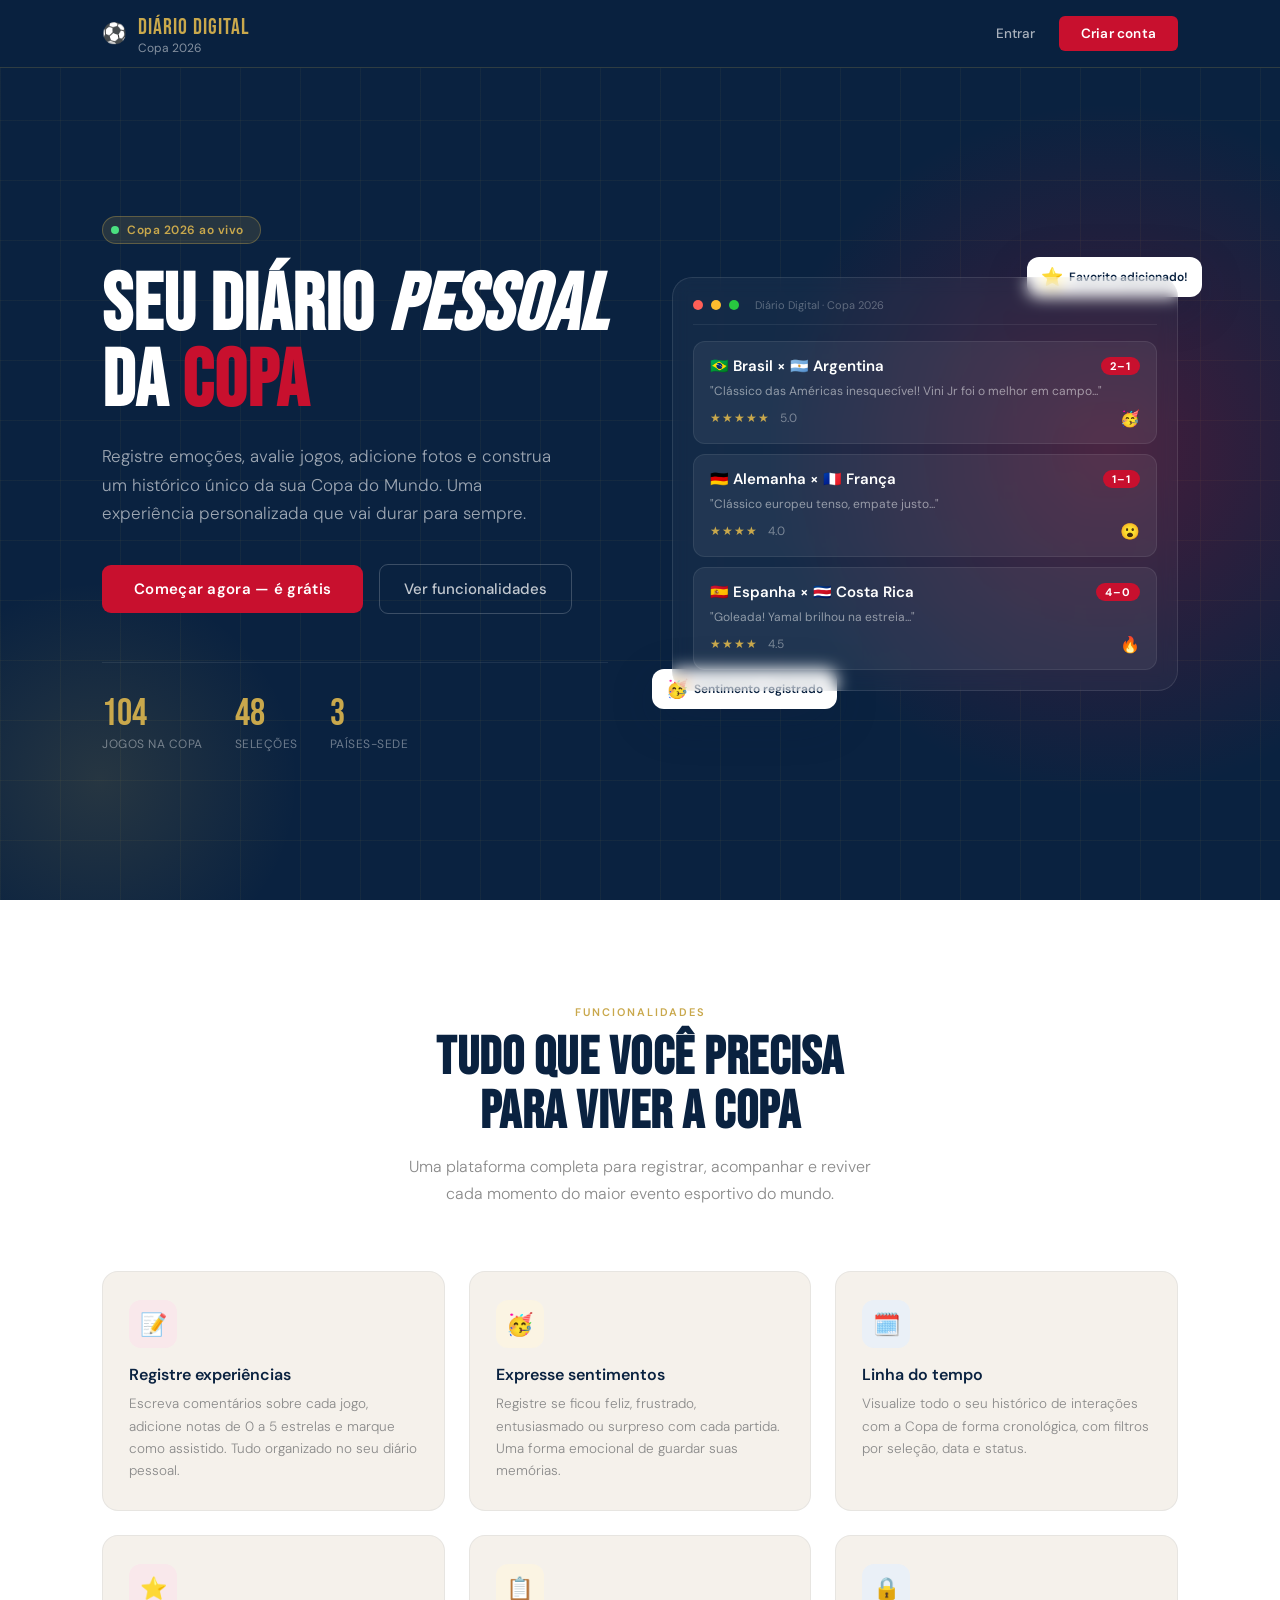
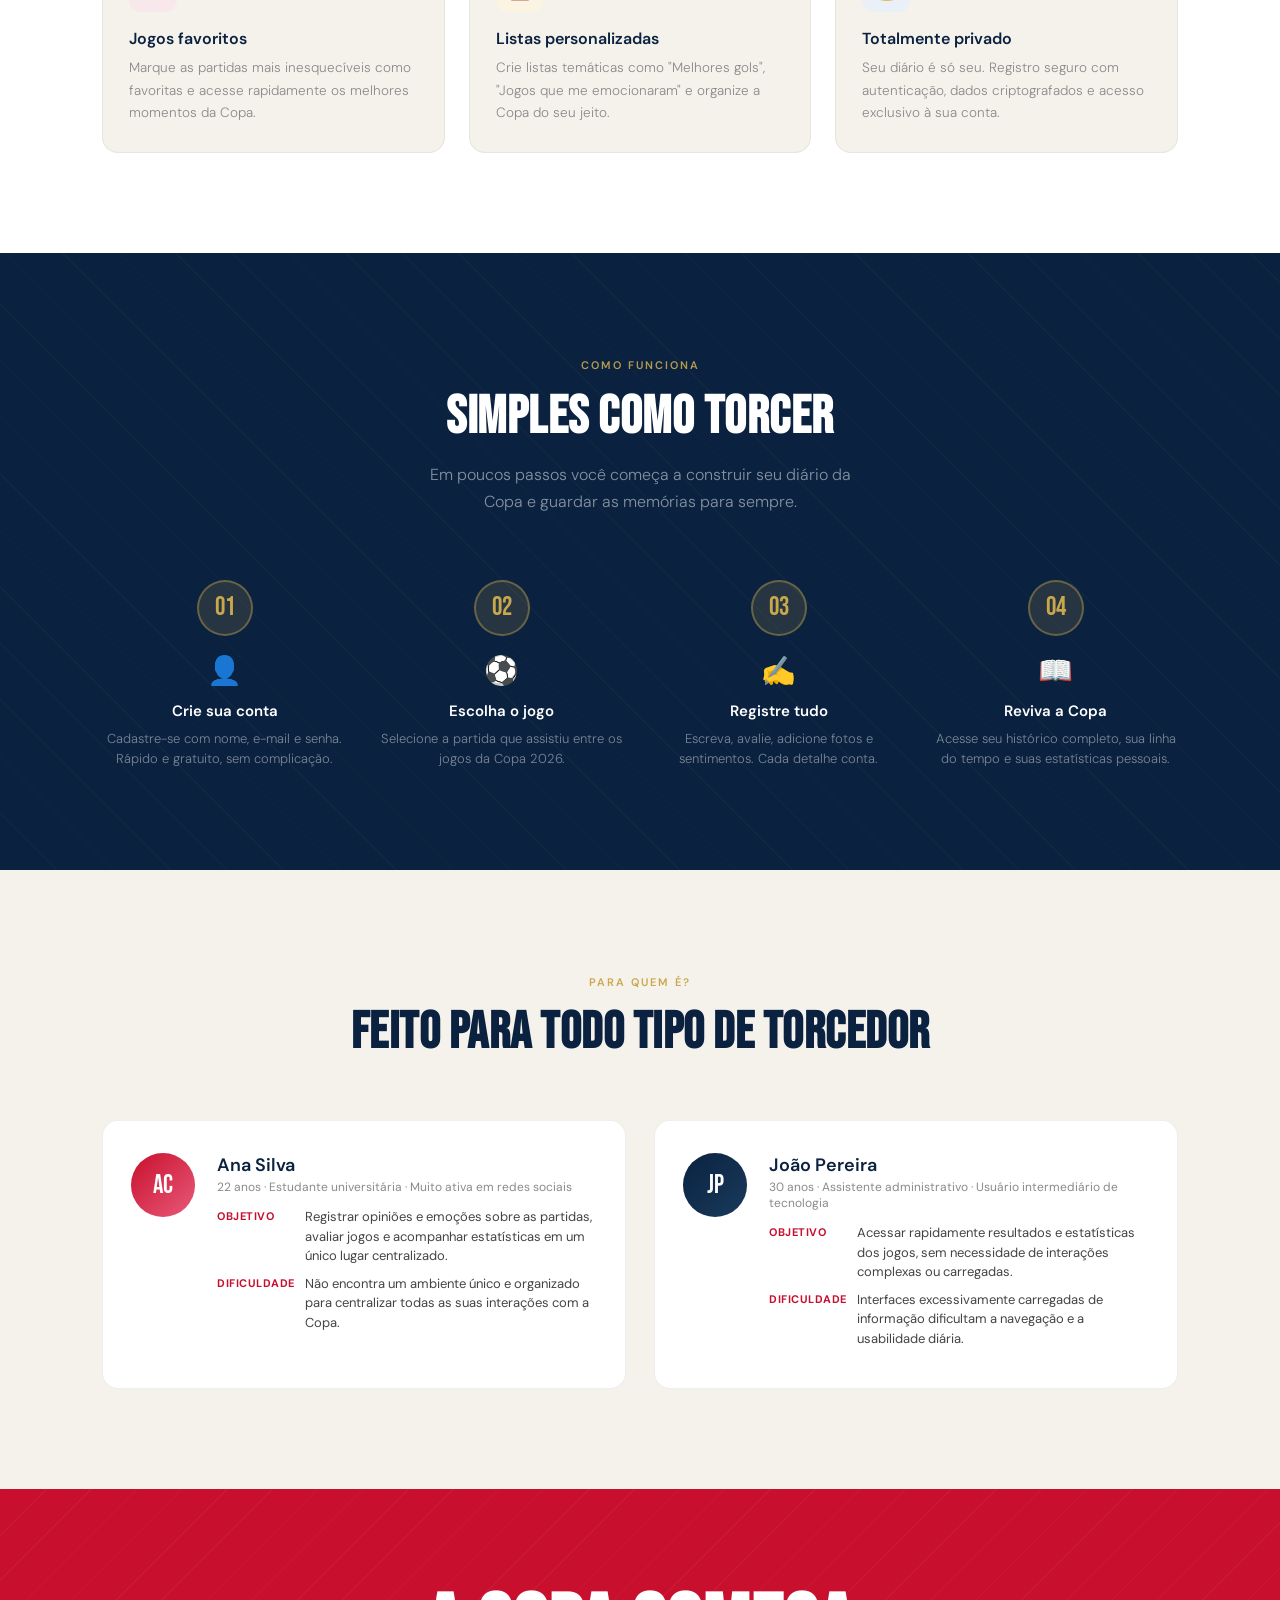
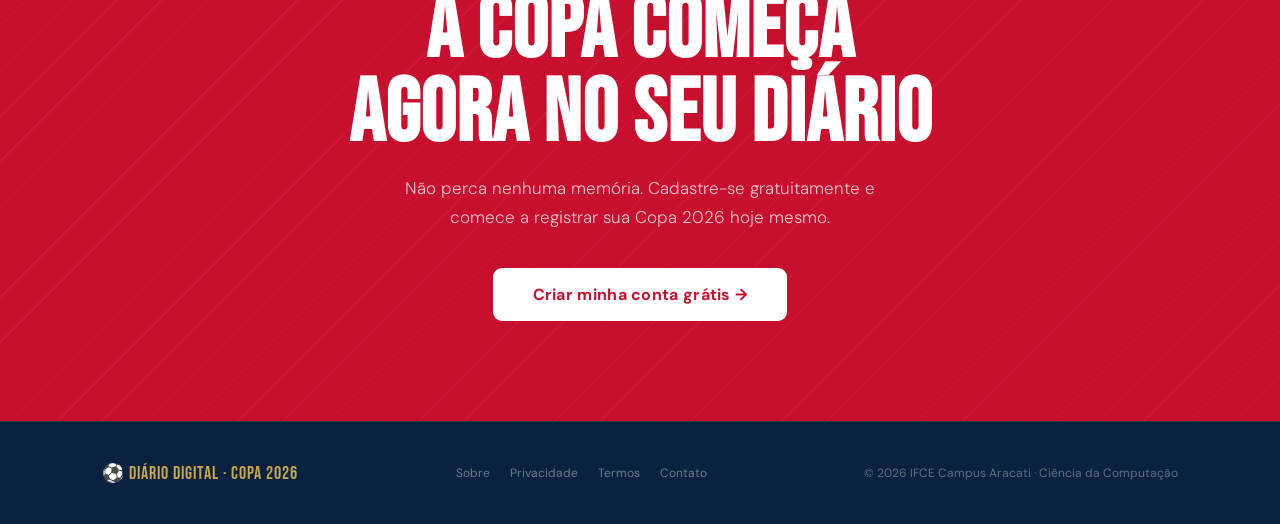
==== DiarioCopaFront/index.html @ 7e0a89a1 "feat: login" ====
<!DOCTYPE html>
<html lang="pt-BR">
<head>
<meta charset="UTF-8" />
<meta name="viewport" content="width=device-width, initial-scale=1.0" />
<title>Diário Digital da Copa 2026</title>
<link rel="preconnect" href="https://fonts.googleapis.com" />
<link rel="preconnect" href="https://fonts.gstatic.com" crossorigin />
<link href="https://fonts.googleapis.com/css2?family=Bebas+Neue&family=DM+Sans:ital,wght@0,300;0,400;0,500;0,600;1,400&display=swap" rel="stylesheet" />
<link rel="stylesheet" href="css/landing.css" />
</head>
<body>

<!-- NAV -->
<nav class="landing-nav">
  <div class="container">
    <div class="logo">
      <span class="ball">⚽</span>
      <div>
        DIÁRIO DIGITAL
        <span class="logo-sub">Copa 2026</span>
      </div>
    </div>
    <div class="nav-links">
      <button class="nav-link" onclick="window.location.href='login.html?tab=login'">Entrar</button>
      <button class="nav-cta" onclick="window.location.href='login.html?tab=register'">Criar conta</button>
    </div>
  </div>
</nav>

<!-- HERO -->
<section class="hero">
  <div class="hero-bg-grid"></div>
  <div class="hero-circle"></div>
  <div class="hero-circle-2"></div>
  <div class="container">
    <div class="hero-inner">
      <div class="hero-left">
        <div class="hero-badge">
          <span class="badge-dot"></span>
          <span class="badge-text">Copa 2026 ao vivo</span>
        </div>
        <h1 class="hero-title">
          Seu diário
          <em>pessoal</em>
          da <span class="accent-red">Copa</span>
        </h1>
        <p class="hero-desc">
          Registre emoções, avalie jogos, adicione fotos e construa um histórico único da sua Copa do Mundo. Uma experiência personalizada que vai durar para sempre.
        </p>
        <div class="hero-actions">
          <button class="btn-hero-primary" onclick="window.location.href='login.html?tab=register'">Começar agora — é grátis</button>
          <button class="btn-hero-ghost" onclick="document.querySelector('#features').scrollIntoView({behavior:'smooth'})">Ver funcionalidades</button>
        </div>
        <div class="hero-stats-row">
          <div class="hero-stat"><div class="num">104</div><div class="lbl">Jogos na Copa</div></div>
          <div class="hero-stat"><div class="num">48</div><div class="lbl">Seleções</div></div>
          <div class="hero-stat"><div class="num">3</div><div class="lbl">Países-sede</div></div>
        </div>
      </div>
      <div class="hero-right">
        <div style="position:relative;">
          <div class="floating-tag tag1">
            <span class="ftag-icon">⭐</span> Favorito adicionado!
          </div>
          <div class="floating-tag tag2">
            <span class="ftag-icon">🥳</span> Sentimento registrado
          </div>
          <div class="hero-mockup">
            <div class="mock-bar">
              <span class="mock-dot" style="background:#ff5f57"></span>
              <span class="mock-dot" style="background:#febc2e"></span>
              <span class="mock-dot" style="background:#28c840"></span>
              <span style="font-size:11px;color:rgba(255,255,255,0.3);margin-left:8px;">Diário Digital · Copa 2026</span>
            </div>
            <div class="mock-card">
              <div class="mc-match">🇧🇷 Brasil × 🇦🇷 Argentina <span class="mc-score">2–1</span></div>
              <div class="mc-text">"Clássico das Américas inesquecível! Vini Jr foi o melhor em campo..."</div>
              <div class="mc-footer">
                <span class="mc-stars">★★★★★</span>
                <span style="font-size:12px;color:rgba(255,255,255,0.4);margin-left:4px;">5.0</span>
                <span class="mc-sent">🥳</span>
              </div>
            </div>
            <div class="mock-card">
              <div class="mc-match">🇩🇪 Alemanha × 🇫🇷 França <span class="mc-score">1–1</span></div>
              <div class="mc-text">"Clássico europeu tenso, empate justo..."</div>
              <div class="mc-footer">
                <span class="mc-stars">★★★★</span>
                <span style="font-size:12px;color:rgba(255,255,255,0.4);margin-left:4px;">4.0</span>
                <span class="mc-sent">😮</span>
              </div>
            </div>
            <div class="mock-card">
              <div class="mc-match">🇪🇸 Espanha × 🇨🇷 Costa Rica <span class="mc-score">4–0</span></div>
              <div class="mc-text">"Goleada! Yamal brilhou na estreia..."</div>
              <div class="mc-footer">
                <span class="mc-stars">★★★★</span>
                <span style="font-size:12px;color:rgba(255,255,255,0.4);margin-left:4px;">4.5</span>
                <span class="mc-sent">🔥</span>
              </div>
            </div>
          </div>
        </div>
      </div>
    </div>
  </div>
</section>

<!-- FEATURES -->
<section class="features" id="features">
  <div class="container">
    <div class="features-header">
      <span class="section-label">Funcionalidades</span>
      <h2 class="features-title">Tudo que você precisa<br>para viver a Copa</h2>
      <p class="features-sub">Uma plataforma completa para registrar, acompanhar e reviver cada momento do maior evento esportivo do mundo.</p>
    </div>
    <div class="features-grid">
      <div class="feat-card">
        <div class="feat-icon red">📝</div>
        <div class="feat-title">Registre experiências</div> 
        <div class="feat-desc">Escreva comentários sobre cada jogo, adicione notas de 0 a 5 estrelas e marque como assistido. Tudo organizado no seu diário pessoal.</div>
      </div>
      <div class="feat-card">
        <div class="feat-icon gold">🥳</div>
        <div class="feat-title">Expresse sentimentos</div>
        <div class="feat-desc">Registre se ficou feliz, frustrado, entusiasmado ou surpreso com cada partida. Uma forma emocional de guardar suas memórias.</div>
      </div>
      <div class="feat-card">
        <div class="feat-icon blue">🗓️</div>
        <div class="feat-title">Linha do tempo</div>
        <div class="feat-desc">Visualize todo o seu histórico de interações com a Copa de forma cronológica, com filtros por seleção, data e status.</div>
      </div>
      <div class="feat-card">
        <div class="feat-icon red">⭐</div>
        <div class="feat-title">Jogos favoritos</div>
        <div class="feat-desc">Marque as partidas mais inesquecíveis como favoritas e acesse rapidamente os melhores momentos da Copa.</div>
      </div>
      <div class="feat-card">
        <div class="feat-icon gold">📋</div>
        <div class="feat-title">Listas personalizadas</div>
        <div class="feat-desc">Crie listas temáticas como "Melhores gols", "Jogos que me emocionaram" e organize a Copa do seu jeito.</div>
      </div>
      <div class="feat-card">
        <div class="feat-icon blue">🔒</div>
        <div class="feat-title">Totalmente privado</div>
        <div class="feat-desc">Seu diário é só seu. Registro seguro com autenticação, dados criptografados e acesso exclusivo à sua conta.</div>
      </div>
    </div>
  </div>
</section>

<!-- HOW IT WORKS -->
<section class="how" id="how">
  <div class="container">
    <div class="how-header">
      <span class="section-label" style="color:rgba(201,168,76,0.9)">Como funciona</span>
      <h2 class="how-title">Simples como torcer</h2>
      <p class="how-sub">Em poucos passos você começa a construir seu diário da Copa e guardar as memórias para sempre.</p>
    </div>
    <div class="steps">
      <div class="step">
        <div class="step-num">01</div>
        <span class="step-icon">👤</span>
        <div class="step-title">Crie sua conta</div>
        <div class="step-desc">Cadastre-se com nome, e-mail e senha. Rápido e gratuito, sem complicação.</div>
      </div>
      <div class="step">
        <div class="step-num">02</div>
        <span class="step-icon">⚽</span>
        <div class="step-title">Escolha o jogo</div>
        <div class="step-desc">Selecione a partida que assistiu entre os jogos da Copa 2026.</div>
      </div>
      <div class="step">
        <div class="step-num">03</div>
        <span class="step-icon">✍️</span>
        <div class="step-title">Registre tudo</div>
        <div class="step-desc">Escreva, avalie, adicione fotos e sentimentos. Cada detalhe conta.</div>
      </div>
      <div class="step">
        <div class="step-num">04</div>
        <span class="step-icon">📖</span>
        <div class="step-title">Reviva a Copa</div>
        <div class="step-desc">Acesse seu histórico completo, sua linha do tempo e suas estatísticas pessoais.</div>
      </div>
    </div>
  </div>
</section>

<!-- PERSONAS -->
<section class="personas">
  <div class="container">
    <div class="personas-header">
      <span class="section-label">Para quem é?</span>
      <h2 class="personas-title">Feito para todo tipo de torcedor</h2>
    </div>
    <div class="personas-grid">
      <div class="persona-card">
        <div class="persona-avatar p1">AC</div>
        <div class="persona-body">
          <div class="persona-name">Ana Silva</div>
          <div class="persona-meta">22 anos · Estudante universitária · Muito ativa em redes sociais</div>
          <div class="persona-row">
            <span class="persona-row-lbl">Objetivo</span>
            <span class="persona-row-val">Registrar opiniões e emoções sobre as partidas, avaliar jogos e acompanhar estatísticas em um único lugar centralizado.</span>
          </div>
          <div class="persona-row">
            <span class="persona-row-lbl">Dificuldade</span>
            <span class="persona-row-val">Não encontra um ambiente único e organizado para centralizar todas as suas interações com a Copa.</span>
          </div>
        </div>
      </div>
      <div class="persona-card">
        <div class="persona-avatar p2">JP</div>
        <div class="persona-body">
          <div class="persona-name">João Pereira</div>
          <div class="persona-meta">30 anos · Assistente administrativo · Usuário intermediário de tecnologia</div>
          <div class="persona-row">
            <span class="persona-row-lbl">Objetivo</span>
            <span class="persona-row-val">Acessar rapidamente resultados e estatísticas dos jogos, sem necessidade de interações complexas ou carregadas.</span>
          </div>
          <div class="persona-row">
            <span class="persona-row-lbl">Dificuldade</span>
            <span class="persona-row-val">Interfaces excessivamente carregadas de informação dificultam a navegação e a usabilidade diária.</span>
          </div>
        </div>
      </div>
    </div>
  </div>
</section>

<!-- CTA -->
<section class="cta-section">
  <div class="container">
    <h2 class="cta-big">A Copa começa<br>agora no seu diário</h2>
    <p class="cta-sub">Não perca nenhuma memória. Cadastre-se gratuitamente e comece a registrar sua Copa 2026 hoje mesmo.</p>
    <button class="btn-cta-white" onclick="window.location.href='login.html?tab=register'">Criar minha conta grátis →</button>
  </div>
</section>

<!-- FOOTER -->
<footer>
  <div class="container">
    <div class="footer-inner">
      <div class="footer-logo">⚽ DIÁRIO DIGITAL · COPA 2026</div>
      <div class="footer-links">
        <a class="footer-link">Sobre</a>
        <a class="footer-link">Privacidade</a>
        <a class="footer-link">Termos</a>
        <a class="footer-link">Contato</a>
      </div>
      <div class="footer-copy">© 2026 IFCE Campus Aracati · Ciência da Computação</div>
    </div>
  </div>
</footer>

</body>
</html>
---- DiarioCopaFront/css/landing.css ----
/* ========== RESET & VARIABLES ========== */
*, *::before, *::after { box-sizing: border-box; margin: 0; padding: 0; }
:root {
  --red:    #C8102E;
  --red-dk: #A00D23;
  --red-lt: #F9E8EB;
  --blue:   #0A2240;
  --blue-md:#1A3A5C;
  --blue-lt:#EAF0F7;
  --gold:   #C9A84C;
  --gold-lt:#FBF4E3;
  --cream:  #F5F1EB;
  --white:  #FFFFFF;
  --gray:   #8A8A8A;
  --gray-lt:#F0EFE9;
  --text:   #1A1A1A;
  --radius: 16px;
  --radius-sm: 9px;
  --radius-xs: 6px;
  --shadow: 0 4px 24px rgba(10,34,64,0.10);
  --shadow-lg: 0 12px 48px rgba(10,34,64,0.16);
  --transition: 0.25s cubic-bezier(0.4,0,0.2,1);
  --font-display: 'Bebas Neue', sans-serif;
  --font-body: 'DM Sans', sans-serif;
}
html { scroll-behavior: smooth; }
body { font-family: var(--font-body); background: var(--cream); color: var(--text); overflow-x: hidden; }
img { display: block; max-width: 100%; }
button { cursor: pointer; font-family: var(--font-body); }
a { text-decoration: none; color: inherit; }

/* ========== UTILITY ========== */
.container { max-width: 1140px; margin: 0 auto; padding: 0 32px; }
.section-label {
  display: inline-block;
  font-size: 11px; font-weight: 600; letter-spacing: 2px; text-transform: uppercase;
  color: var(--gold); margin-bottom: 12px;
}

/* ========== SCROLLBAR ========== */
::-webkit-scrollbar { width: 6px; }
::-webkit-scrollbar-track { background: var(--cream); }
::-webkit-scrollbar-thumb { background: var(--gold); border-radius: 4px; }

/* ---- NAV ---- */
.landing-nav {
  position: fixed; top: 0; left: 0; right: 0; z-index: 100;
  background: rgba(10,34,64,0.96);
  backdrop-filter: blur(12px);
  border-bottom: 1px solid rgba(201,168,76,0.2);
  height: 68px;
  display: flex; align-items: center;
}
.landing-nav .container {
  display: flex; align-items: center; justify-content: space-between; width: 100%;
}
.logo {
  font-family: var(--font-display);
  font-size: 22px; letter-spacing: 1px; color: var(--gold);
  display: flex; align-items: center; gap: 10px;
}
.logo .ball { font-size: 20px; }
.logo-sub {
  font-family: var(--font-body);
  font-size: 12px; font-weight: 400; color: rgba(255,255,255,0.5);
  letter-spacing: 0; margin-top: 1px; display: block; line-height: 1;
}
.nav-links { display: flex; align-items: center; gap: 8px; }
.nav-link {
  font-size: 13.5px; font-weight: 500; color: rgba(255,255,255,0.65);
  padding: 7px 16px; border-radius: var(--radius-xs); border: none; background: none;
  transition: var(--transition);
}
.nav-link:hover { color: white; background: rgba(255,255,255,0.07); }
.nav-cta {
  background: var(--red); color: white; font-size: 13.5px; font-weight: 600;
  padding: 9px 22px; border-radius: var(--radius-xs); border: none;
  transition: var(--transition); letter-spacing: 0.2px;
}
.nav-cta:hover { background: var(--red-dk); transform: translateY(-1px); }

/* ---- HERO ---- */
.hero {
  background: var(--blue);
  min-height: 100vh;
  display: flex; align-items: center;
  position: relative; overflow: hidden;
  padding-top: 68px;
}
.hero-bg-grid {
  position: absolute; inset: 0; pointer-events: none;
  background-image:
    linear-gradient(rgba(201,168,76,0.06) 1px, transparent 1px),
    linear-gradient(90deg, rgba(201,168,76,0.06) 1px, transparent 1px);
  background-size: 60px 60px;
}
.hero-circle {
  position: absolute; border-radius: 50%;
  background: radial-gradient(circle, rgba(200,16,46,0.3) 0%, transparent 70%);
  width: 700px; height: 700px;
  right: -180px; top: 50%; transform: translateY(-50%);
  pointer-events: none;
}
.hero-circle-2 {
  position: absolute; border-radius: 50%;
  background: radial-gradient(circle, rgba(201,168,76,0.15) 0%, transparent 70%);
  width: 400px; height: 400px;
  left: -100px; bottom: -80px;
  pointer-events: none;
}
.hero-inner {
  position: relative; z-index: 2;
  display: grid; grid-template-columns: 1fr 1fr; gap: 64px; align-items: center;
}
.hero-badge {
  display: inline-flex; align-items: center; gap: 8px;
  background: rgba(201,168,76,0.15); border: 1px solid rgba(201,168,76,0.35);
  border-radius: 40px; padding: 5px 16px 5px 8px; margin-bottom: 24px;
}
.badge-dot {
  width: 8px; height: 8px; border-radius: 50%; background: #4ade80;
  animation: pulse-badge 1.6s ease-in-out infinite;
}
@keyframes pulse-badge {
  0%, 100% { opacity: 1; box-shadow: 0 0 0 0 rgba(74,222,128,0.4); }
  50% { opacity: 0.7; box-shadow: 0 0 0 5px rgba(74,222,128,0); }
}
.badge-text { font-size: 12px; font-weight: 600; color: var(--gold); letter-spacing: 0.5px; }
.hero-title {
  font-family: var(--font-display);
  font-size: clamp(52px, 7vw, 80px);
  color: white; line-height: 0.95;
  letter-spacing: 1px; margin-bottom: 22px;
}
.hero-title .accent { color: var(--gold); display: block; }
.hero-title .accent-red { color: var(--red); }
.hero-desc {
  font-size: 17px; color: rgba(255,255,255,0.6); line-height: 1.7;
  max-width: 460px; margin-bottom: 36px; font-weight: 300;
}
.hero-actions { display: flex; align-items: center; gap: 16px; flex-wrap: wrap; }
.btn-hero-primary {
  background: var(--red); color: white;
  font-size: 15px; font-weight: 600; padding: 14px 32px;
  border: none; border-radius: var(--radius-sm); transition: var(--transition);
  letter-spacing: 0.3px;
}
.btn-hero-primary:hover { background: var(--red-dk); transform: translateY(-2px); box-shadow: 0 8px 24px rgba(200,16,46,0.4); }
.btn-hero-ghost {
  background: none; color: rgba(255,255,255,0.75);
  font-size: 15px; font-weight: 500; padding: 14px 24px;
  border: 1.5px solid rgba(255,255,255,0.2); border-radius: var(--radius-sm); transition: var(--transition);
}
.btn-hero-ghost:hover { border-color: rgba(255,255,255,0.5); color: white; }
.hero-stats-row {
  display: flex; gap: 32px; margin-top: 48px; padding-top: 32px;
  border-top: 1px solid rgba(255,255,255,0.08);
}
.hero-stat .num { font-family: var(--font-display); font-size: 38px; color: var(--gold); line-height: 1; }
.hero-stat .lbl { font-size: 12px; color: rgba(255,255,255,0.4); margin-top: 3px; text-transform: uppercase; letter-spacing: 0.5px; }

/* hero right — mockup cards */
.hero-right { position: relative; }
.hero-mockup {
  background: rgba(255,255,255,0.04); border: 1px solid rgba(255,255,255,0.1);
  border-radius: 20px; padding: 20px; backdrop-filter: blur(8px);
  animation: float 4s ease-in-out infinite;
}
@keyframes float { 0%, 100% { transform: translateY(0); } 50% { transform: translateY(-10px); } }
.mock-bar {
  display: flex; align-items: center; gap: 8px; margin-bottom: 16px;
  padding-bottom: 12px; border-bottom: 1px solid rgba(255,255,255,0.07);
}
.mock-dot { width: 10px; height: 10px; border-radius: 50%; }
.mock-card {
  background: rgba(255,255,255,0.06); border-radius: 12px;
  padding: 14px 16px; margin-bottom: 10px; border: 1px solid rgba(255,255,255,0.08);
}
.mock-card:last-child { margin-bottom: 0; }
.mc-match { font-size: 15px; font-weight: 600; color: white; margin-bottom: 6px; display: flex; align-items: center; justify-content: space-between; }
.mc-score { background: var(--red); font-size: 11px; font-weight: 700; color: white; padding: 2px 9px; border-radius: 20px; letter-spacing: 1px; }
.mc-text { font-size: 12px; color: rgba(255,255,255,0.5); line-height: 1.5; margin-bottom: 8px; }
.mc-footer { display: flex; align-items: center; gap: 6px; }
.mc-stars { color: var(--gold); font-size: 12px; letter-spacing: 1px; }
.mc-sent { font-size: 16px; margin-left: auto; }
.floating-tag {
  position: absolute; background: white; border-radius: 12px;
  padding: 8px 14px; box-shadow: var(--shadow-lg);
  font-size: 12px; font-weight: 600; color: var(--blue);
  display: flex; align-items: center; gap: 6px;
  animation: float 4s ease-in-out infinite;
}
.floating-tag.tag1 { top: -20px; right: -24px; animation-delay: -1s; }
.floating-tag.tag2 { bottom: -18px; left: -20px; animation-delay: -2.5s; }
.ftag-icon { font-size: 18px; }

/* ---- FEATURES ---- */
.features { padding: 100px 0; background: var(--white); }
.features-header { text-align: center; margin-bottom: 64px; }
.features-title { font-family: var(--font-display); font-size: clamp(36px, 5vw, 54px); color: var(--blue); letter-spacing: 0.5px; line-height: 1; }
.features-sub { font-size: 16px; color: var(--gray); max-width: 500px; margin: 14px auto 0; line-height: 1.7; font-weight: 300; }
.features-grid { display: grid; grid-template-columns: repeat(3, 1fr); gap: 24px; }
.feat-card {
  background: var(--cream); border-radius: var(--radius); padding: 28px 26px;
  border: 1px solid rgba(10,34,64,0.06); transition: var(--transition);
  position: relative; overflow: hidden;
}
.feat-card::before {
  content: ''; position: absolute; top: 0; left: 0; right: 0; height: 3px;
  background: linear-gradient(90deg, var(--red), var(--gold));
  opacity: 0; transition: var(--transition);
}
.feat-card:hover { transform: translateY(-4px); box-shadow: var(--shadow-lg); }
.feat-card:hover::before { opacity: 1; }
.feat-icon {
  width: 48px; height: 48px; border-radius: 12px;
  display: flex; align-items: center; justify-content: center;
  font-size: 22px; margin-bottom: 16px;
}
.feat-icon.red { background: var(--red-lt); }
.feat-icon.blue { background: var(--blue-lt); }
.feat-icon.gold { background: var(--gold-lt); }
.feat-title { font-size: 16px; font-weight: 600; color: var(--blue); margin-bottom: 8px; }
.feat-desc { font-size: 13.5px; color: var(--gray); line-height: 1.65; font-weight: 300; }

/* ---- HOW IT WORKS ---- */
.how { padding: 100px 0; background: var(--blue); position: relative; overflow: hidden; }
.how::before {
  content: ''; position: absolute; inset: 0;
  background-image: repeating-linear-gradient(45deg, rgba(201,168,76,0.04) 0, rgba(201,168,76,0.04) 1px, transparent 1px, transparent 40px);
}
.how-header { text-align: center; margin-bottom: 64px; }
.how-title { font-family: var(--font-display); font-size: clamp(36px, 5vw, 54px); color: white; letter-spacing: 0.5px; }
.how-sub { font-size: 16px; color: rgba(255,255,255,0.5); max-width: 460px; margin: 12px auto 0; line-height: 1.7; font-weight: 300; }
.steps { display: grid; grid-template-columns: repeat(4, 1fr); gap: 32px; position: relative; z-index: 2; }
.step { text-align: center; }
.step-num {
  width: 56px; height: 56px; border-radius: 50%;
  background: rgba(201,168,76,0.15); border: 2px solid rgba(201,168,76,0.4);
  display: flex; align-items: center; justify-content: center;
  font-family: var(--font-display); font-size: 26px; color: var(--gold);
  margin: 0 auto 16px;
}
.step-icon { font-size: 28px; display: block; margin-bottom: 12px; }
.step-title { font-size: 15px; font-weight: 600; color: white; margin-bottom: 8px; }
.step-desc { font-size: 13px; color: rgba(255,255,255,0.45); line-height: 1.6; font-weight: 300; }

/* ---- PERSONAS ---- */
.personas { padding: 100px 0; background: var(--cream); }
.personas-header { text-align: center; margin-bottom: 56px; }
.personas-title { font-family: var(--font-display); font-size: clamp(34px, 5vw, 52px); color: var(--blue); letter-spacing: 0.5px; }
.personas-grid { display: grid; grid-template-columns: 1fr 1fr; gap: 28px; }
.persona-card {
  background: white; border-radius: var(--radius); padding: 32px 28px;
  border: 1px solid rgba(10,34,64,0.07); transition: var(--transition);
  display: flex; gap: 22px;
}
.persona-card:hover { box-shadow: var(--shadow); transform: translateY(-2px); }
.persona-avatar {
  width: 64px; height: 64px; border-radius: 50%; flex-shrink: 0;
  display: flex; align-items: center; justify-content: center;
  font-family: var(--font-display); font-size: 26px; color: white;
}
.persona-avatar.p1 { background: linear-gradient(135deg, var(--red), #e85a78); }
.persona-avatar.p2 { background: linear-gradient(135deg, var(--blue), var(--blue-md)); }
.persona-name { font-size: 18px; font-weight: 600; color: var(--blue); margin-bottom: 2px; }
.persona-meta { font-size: 12px; color: var(--gray); margin-bottom: 12px; }
.persona-row { display: flex; gap: 8px; margin-bottom: 8px; align-items: flex-start; }
.persona-row-lbl { font-size: 11px; font-weight: 700; text-transform: uppercase; letter-spacing: 0.5px; color: var(--red); flex-shrink: 0; padding-top: 2px; min-width: 80px; }
.persona-row-val { font-size: 13px; color: #444; line-height: 1.5; }

/* ---- CTA ---- */
.cta-section { padding: 100px 0; background: var(--red); text-align: center; position: relative; overflow: hidden; }
.cta-section::before {
  content: ''; position: absolute; inset: 0;
  background-image: repeating-linear-gradient(-45deg, rgba(255,255,255,0.04) 0, rgba(255,255,255,0.04) 1px, transparent 1px, transparent 32px);
}
.cta-big { font-family: var(--font-display); font-size: clamp(44px, 7vw, 88px); color: white; letter-spacing: 1px; line-height: 0.95; position: relative; z-index: 2; }
.cta-sub { font-size: 17px; color: rgba(255,255,255,0.75); margin: 18px auto 36px; max-width: 500px; line-height: 1.7; font-weight: 300; position: relative; z-index: 2; }
.btn-cta-white {
  background: white; color: var(--red);
  font-size: 16px; font-weight: 700; padding: 16px 40px;
  border: none; border-radius: var(--radius-sm); transition: var(--transition);
  position: relative; z-index: 2; letter-spacing: 0.3px;
}
.btn-cta-white:hover { transform: translateY(-3px); box-shadow: 0 12px 32px rgba(0,0,0,0.25); }

/* ---- FOOTER ---- */
footer { background: var(--blue); padding: 40px 0; border-top: 1px solid rgba(201,168,76,0.15); }
.footer-inner { display: flex; align-items: center; justify-content: space-between; flex-wrap: wrap; gap: 16px; }
.footer-logo { font-family: var(--font-display); font-size: 18px; color: var(--gold); letter-spacing: 1px; }
.footer-copy { font-size: 12px; color: rgba(255,255,255,0.35); }
.footer-links { display: flex; gap: 20px; }
.footer-link { font-size: 12px; color: rgba(255,255,255,0.4); transition: var(--transition); }
.footer-link:hover { color: var(--gold); }

/* ---- RESPONSIVE ---- */
@media (max-width: 900px) {
  .features-grid { grid-template-columns: 1fr 1fr; }
  .steps { grid-template-columns: 1fr 1fr; }
  .hero-inner { grid-template-columns: 1fr; }
  .hero-right { display: none; }
}
@media (max-width: 640px) {
  .features-grid { grid-template-columns: 1fr; }
  .personas-grid { grid-template-columns: 1fr; }
  .steps { grid-template-columns: 1fr 1fr; }
}
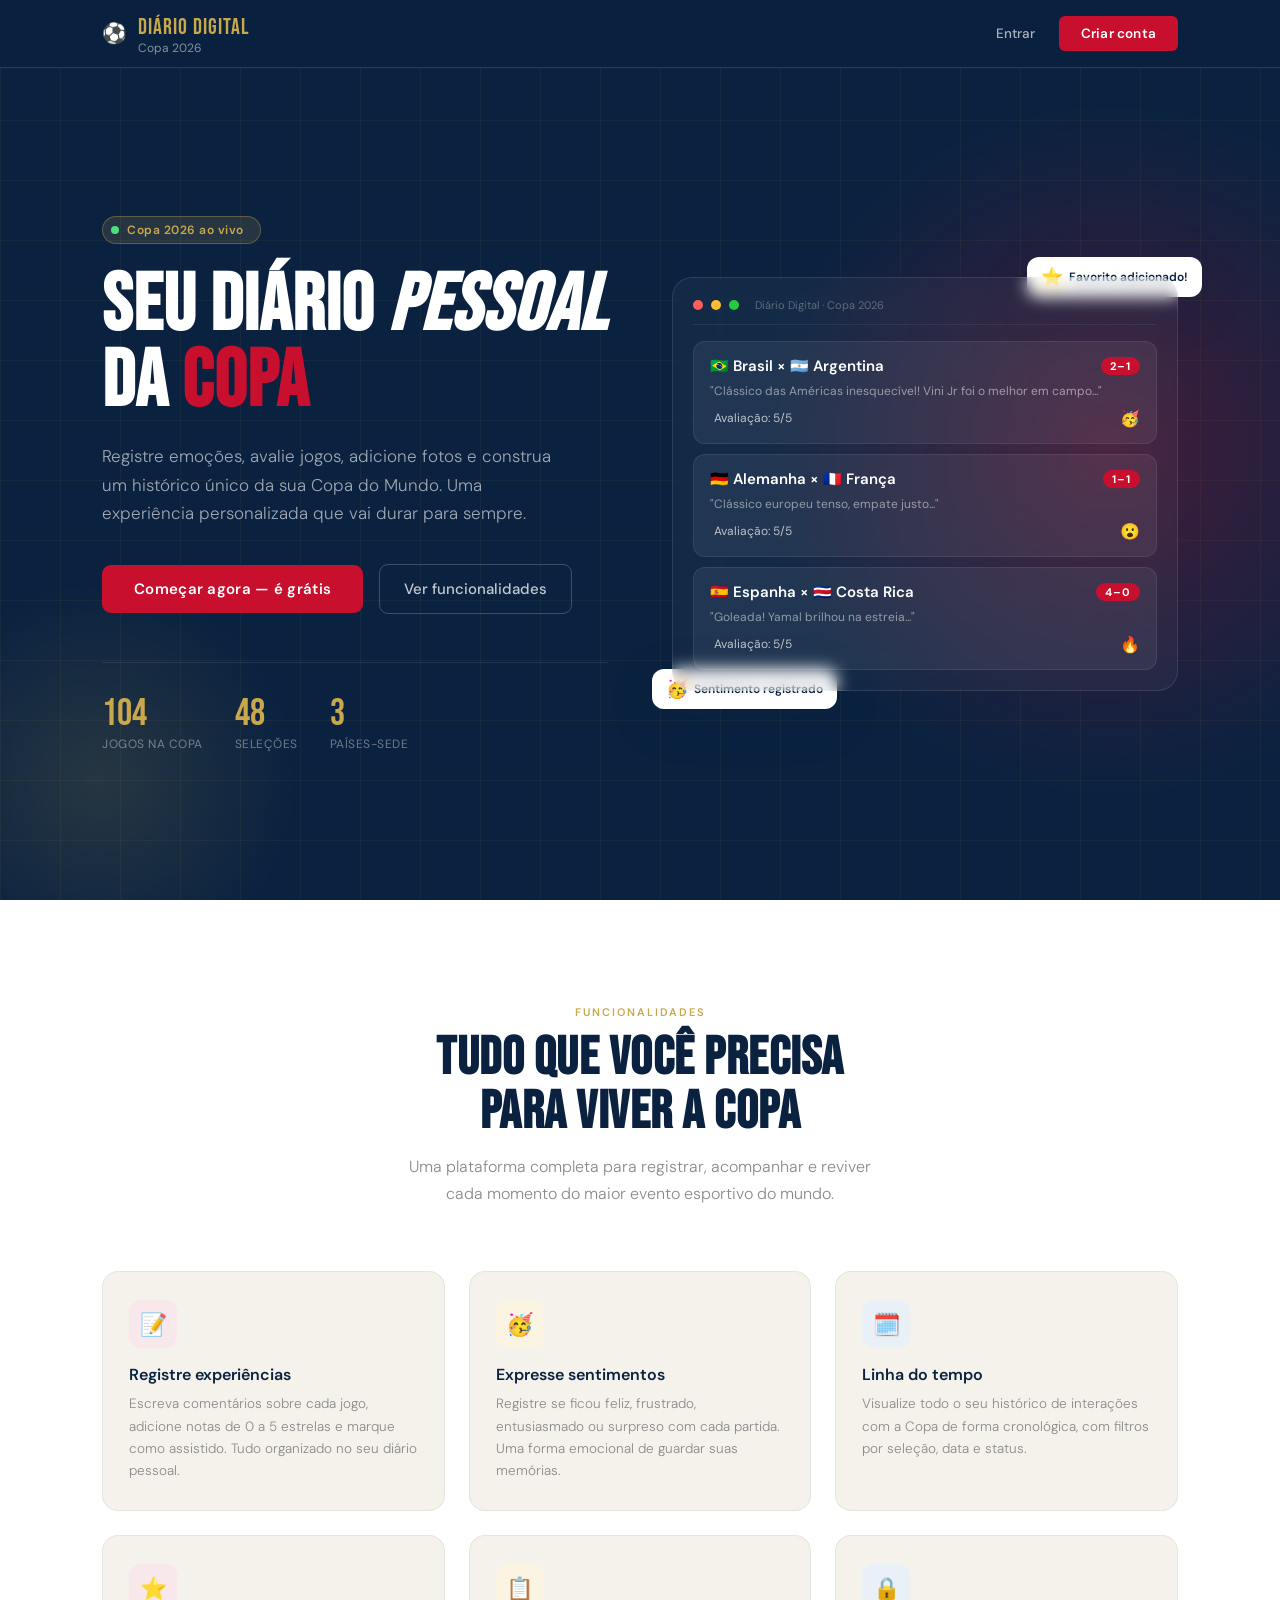
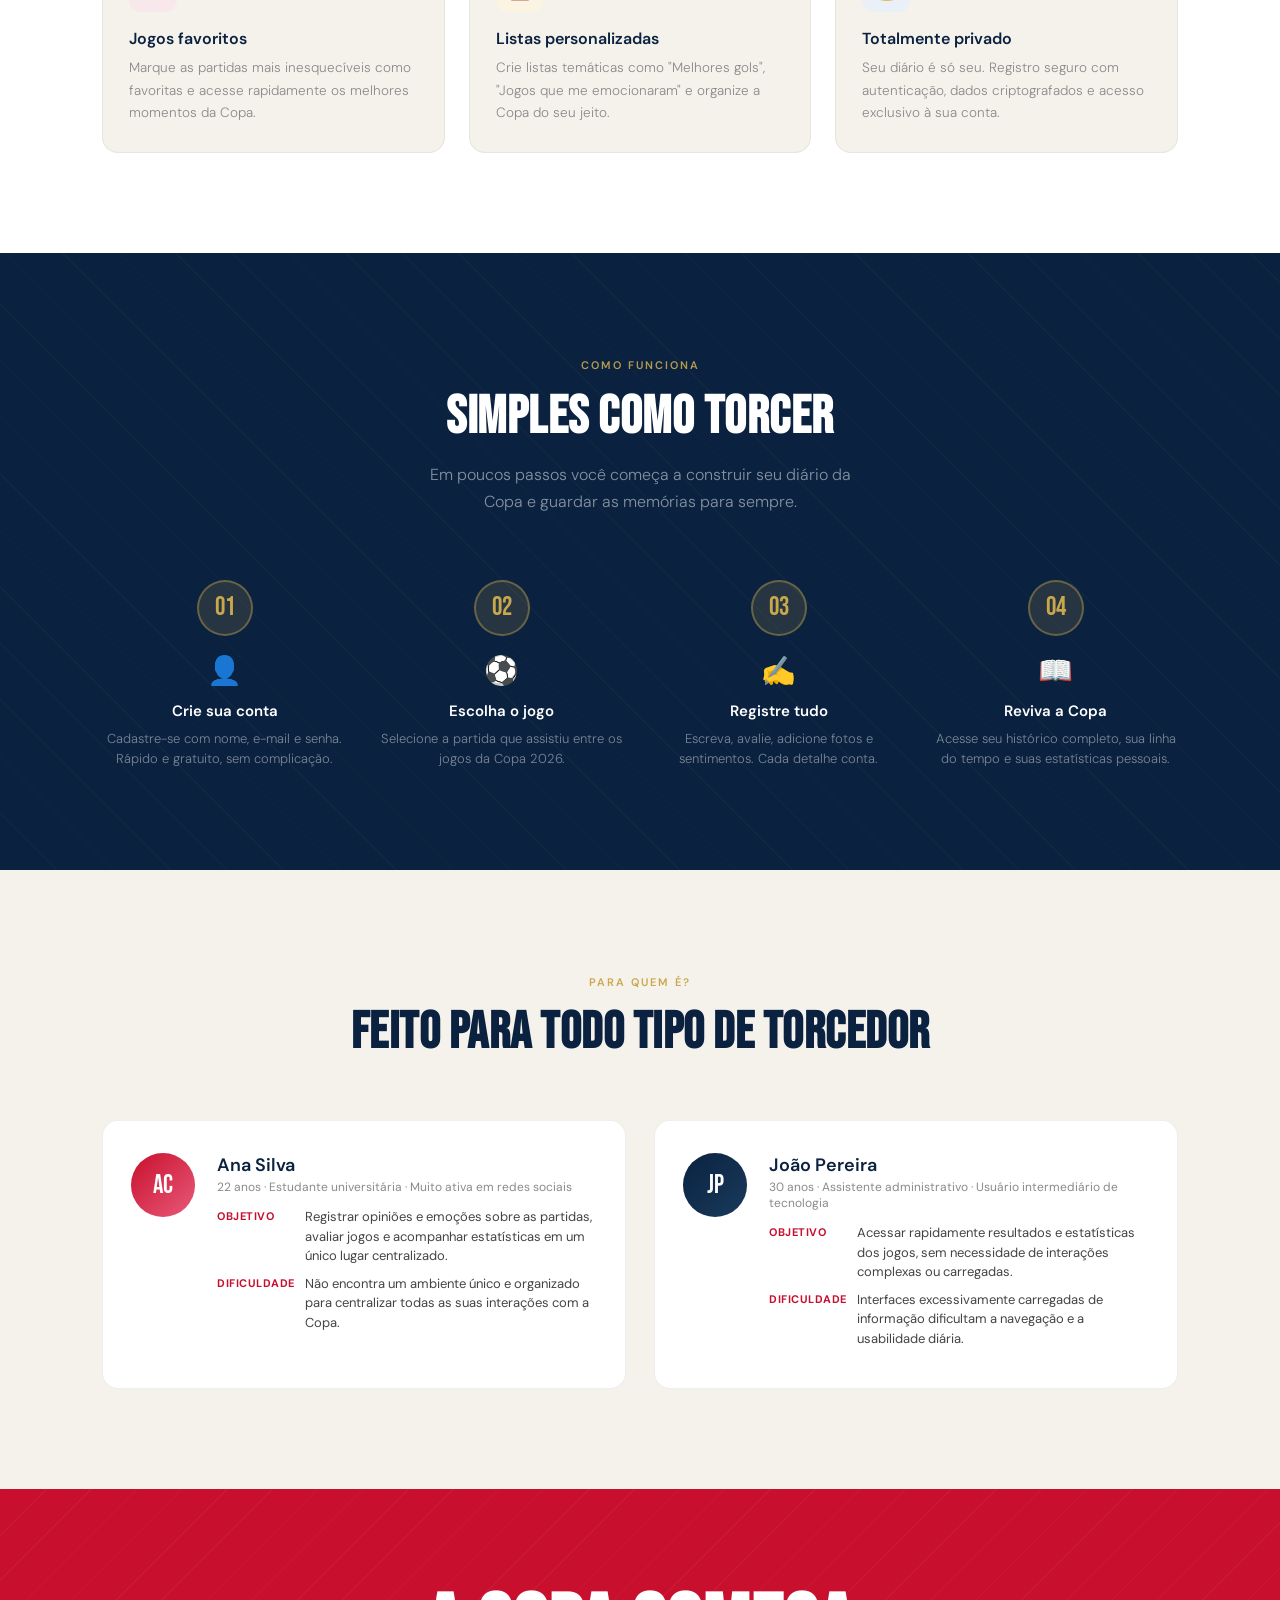
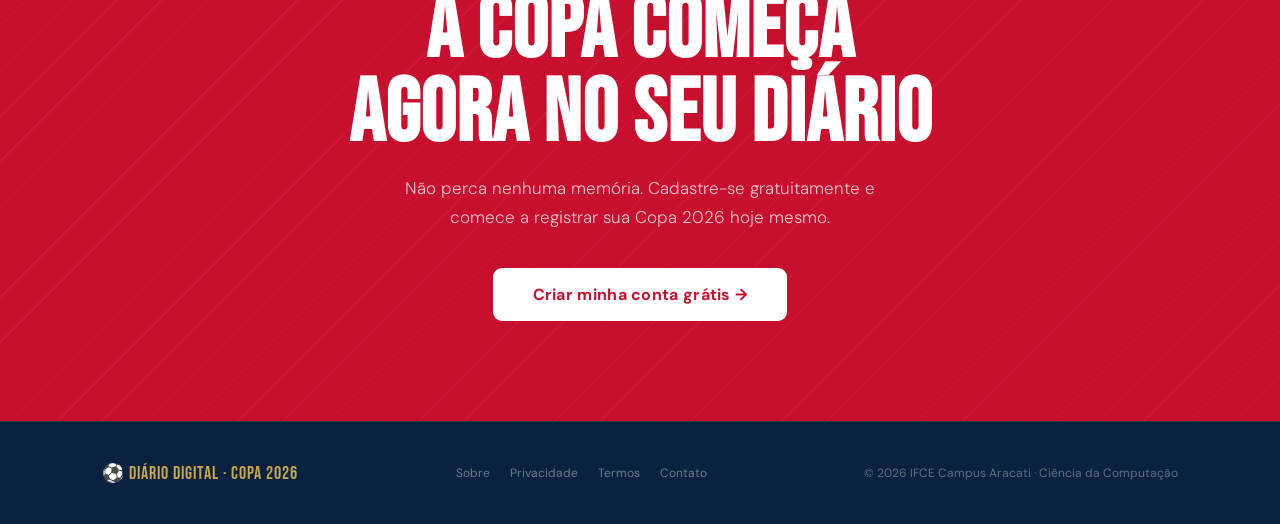
==== commit f62a59fc: "Update index.html Altera avaliação de estrelas para escala de 1 a 5" ====
--- a/DiarioCopaFront/index.html
+++ b/DiarioCopaFront/index.html
@@ -77,8 +77,8 @@
               <div class="mc-match">🇧🇷 Brasil × 🇦🇷 Argentina <span class="mc-score">2–1</span></div>
               <div class="mc-text">"Clássico das Américas inesquecível! Vini Jr foi o melhor em campo..."</div>
               <div class="mc-footer">
-                <span class="mc-stars">★★★★★</span>
-                <span style="font-size:12px;color:rgba(255,255,255,0.4);margin-left:4px;">5.0</span>
+                <span style="font-size:12px;color:rgba(255,255,255,0.7);margin-left:4px;">
+                  Avaliação: 5/5</span>
                 <span class="mc-sent">🥳</span>
               </div>
             </div>
@@ -86,8 +86,8 @@
               <div class="mc-match">🇩🇪 Alemanha × 🇫🇷 França <span class="mc-score">1–1</span></div>
               <div class="mc-text">"Clássico europeu tenso, empate justo..."</div>
               <div class="mc-footer">
-                <span class="mc-stars">★★★★</span>
-                <span style="font-size:12px;color:rgba(255,255,255,0.4);margin-left:4px;">4.0</span>
+                <span style="font-size:12px;color:rgba(255,255,255,0.7);margin-left:4px;">
+                Avaliação: 5/5</span>
                 <span class="mc-sent">😮</span>
               </div>
             </div>
@@ -95,8 +95,8 @@
               <div class="mc-match">🇪🇸 Espanha × 🇨🇷 Costa Rica <span class="mc-score">4–0</span></div>
               <div class="mc-text">"Goleada! Yamal brilhou na estreia..."</div>
               <div class="mc-footer">
-                <span class="mc-stars">★★★★</span>
-                <span style="font-size:12px;color:rgba(255,255,255,0.4);margin-left:4px;">4.5</span>
+                <span style="font-size:12px;color:rgba(255,255,255,0.7);margin-left:4px;">
+                  Avaliação: 5/5</span>
                 <span class="mc-sent">🔥</span>
               </div>
             </div>
@@ -255,4 +255,4 @@
 </footer>
 
 </body>
-</html>+</html>
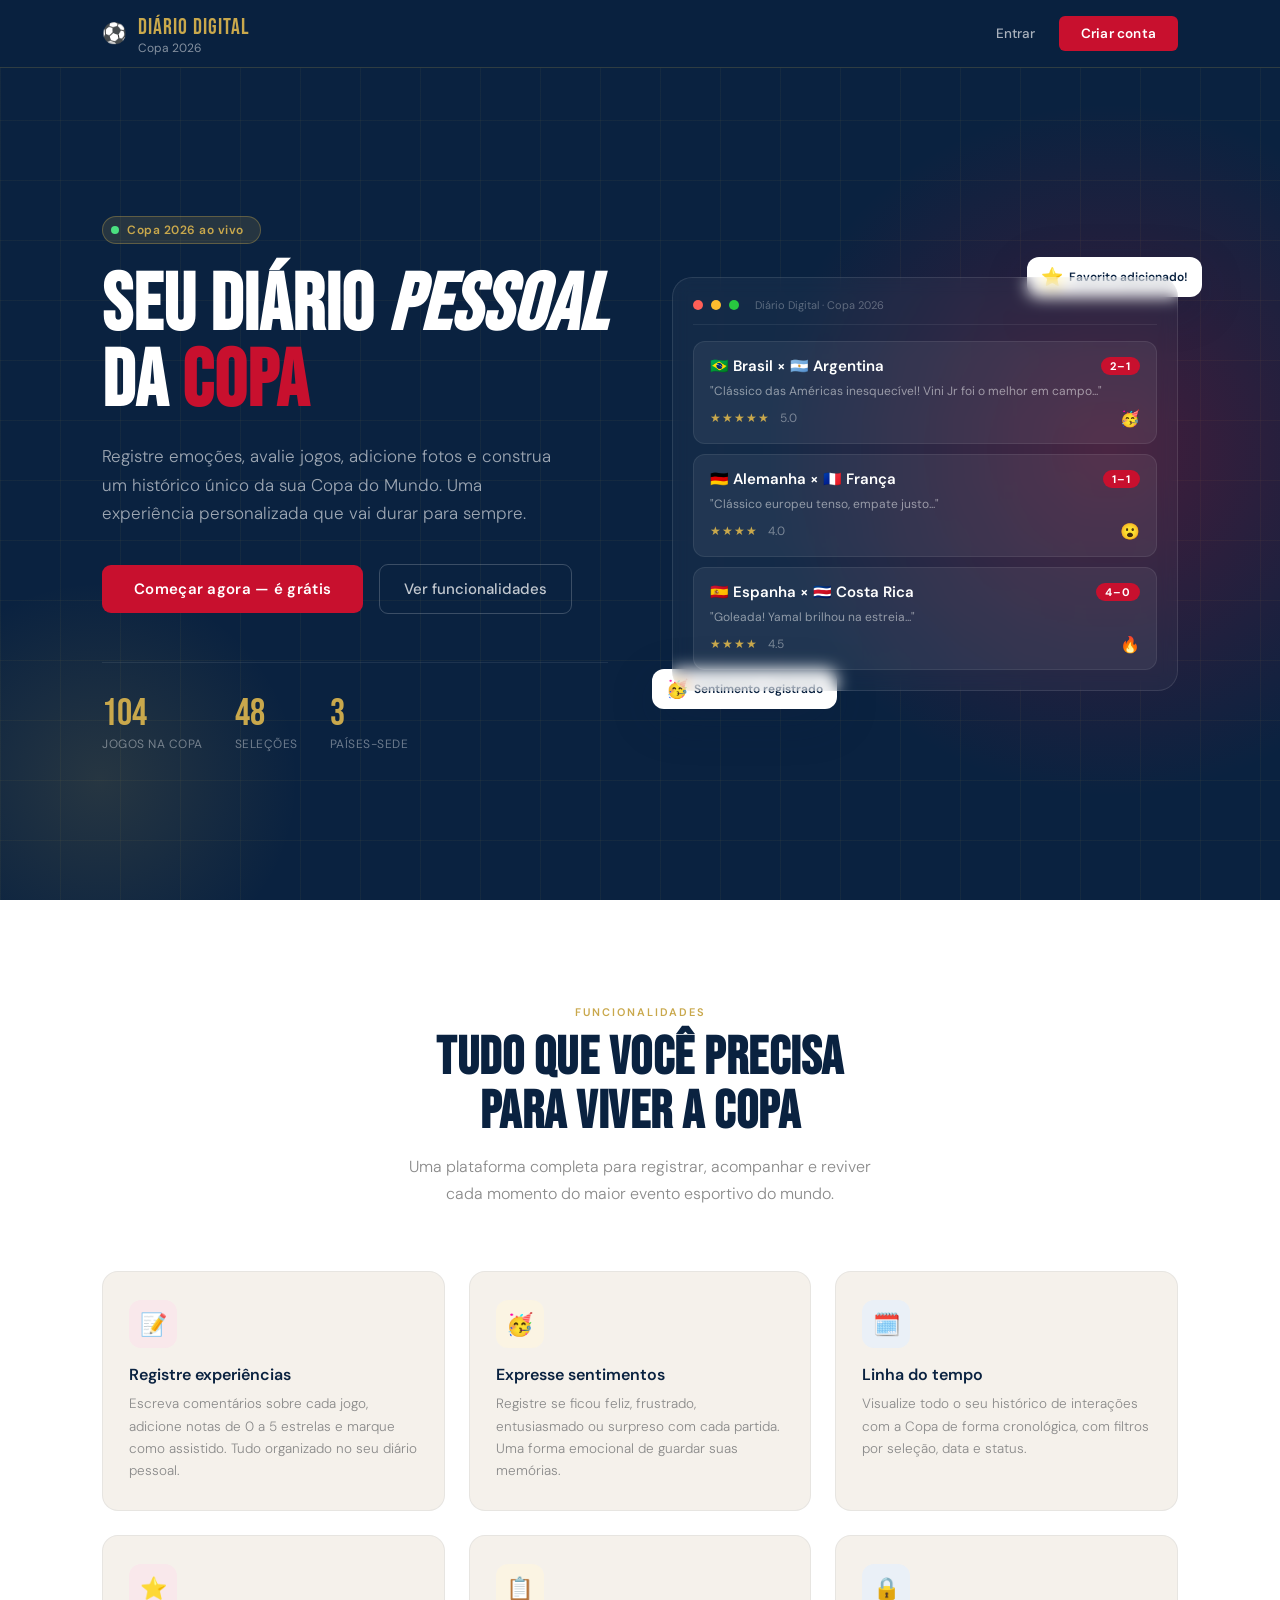
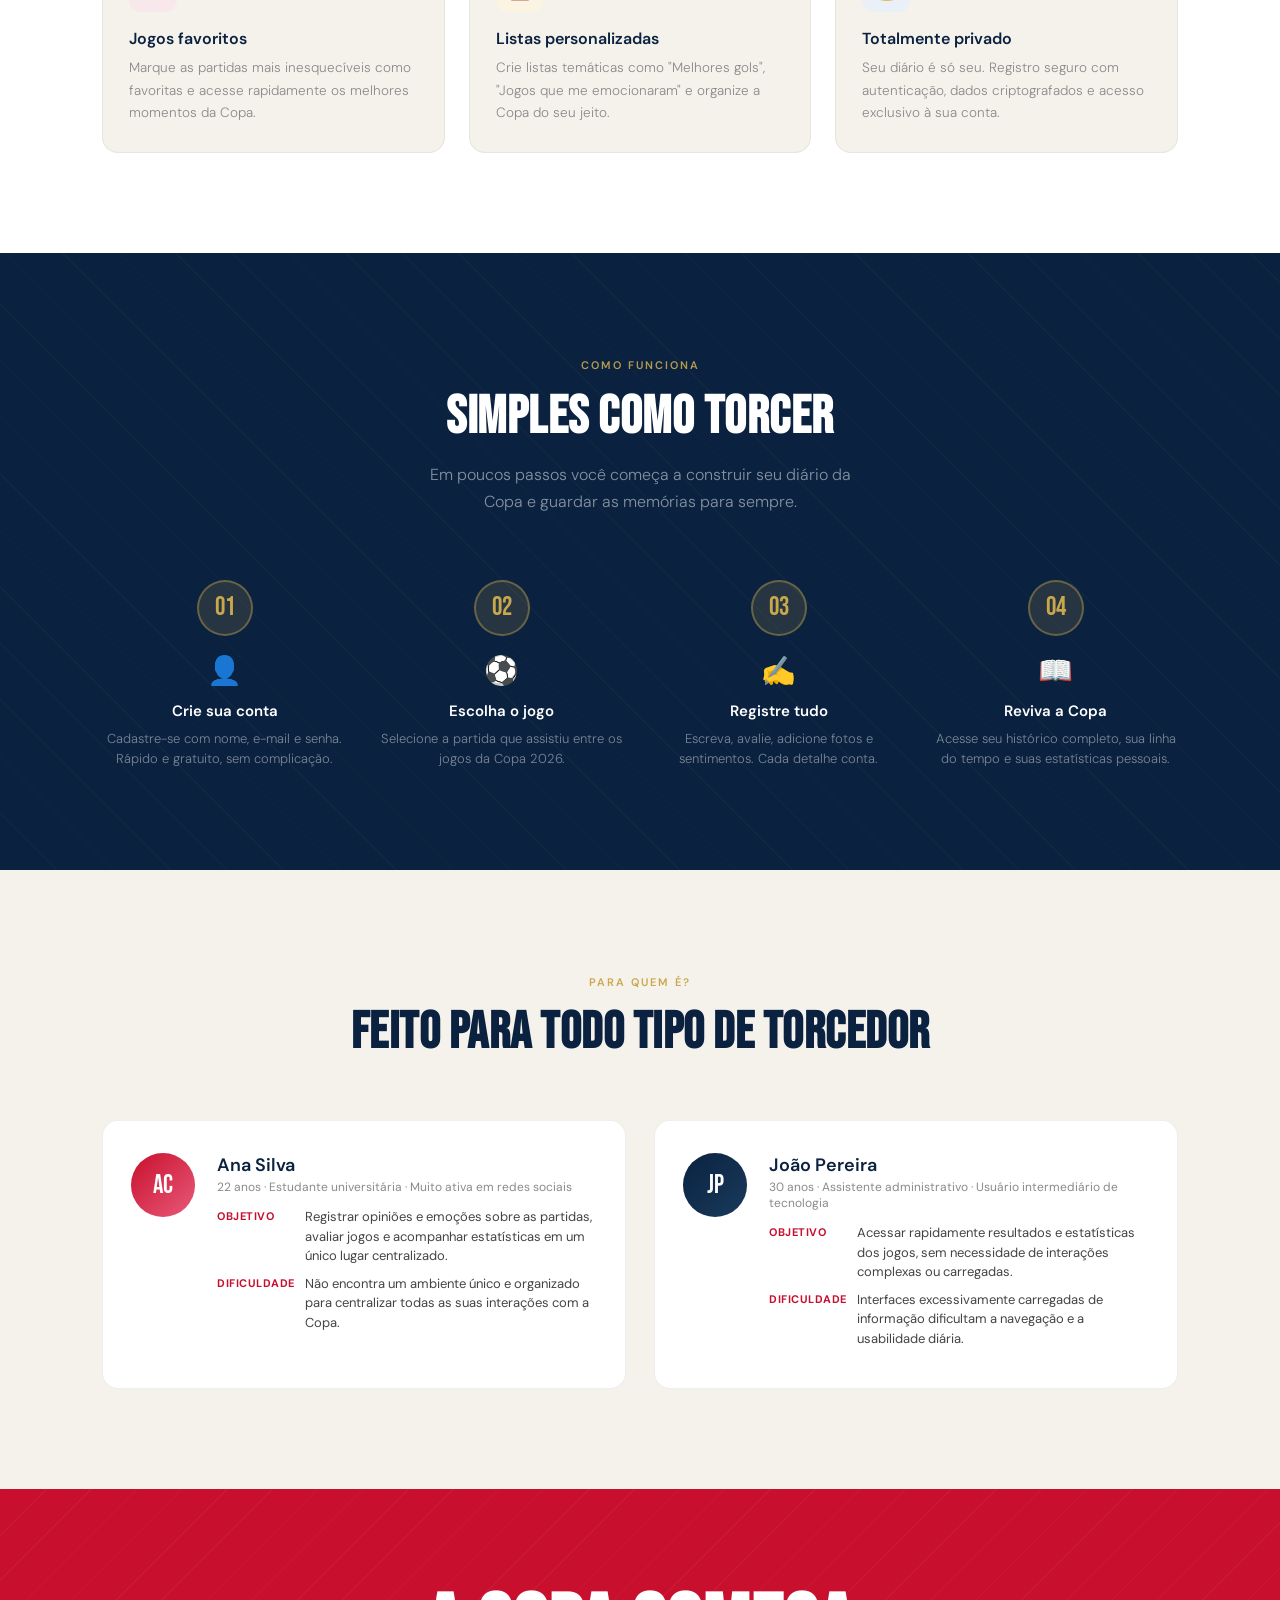
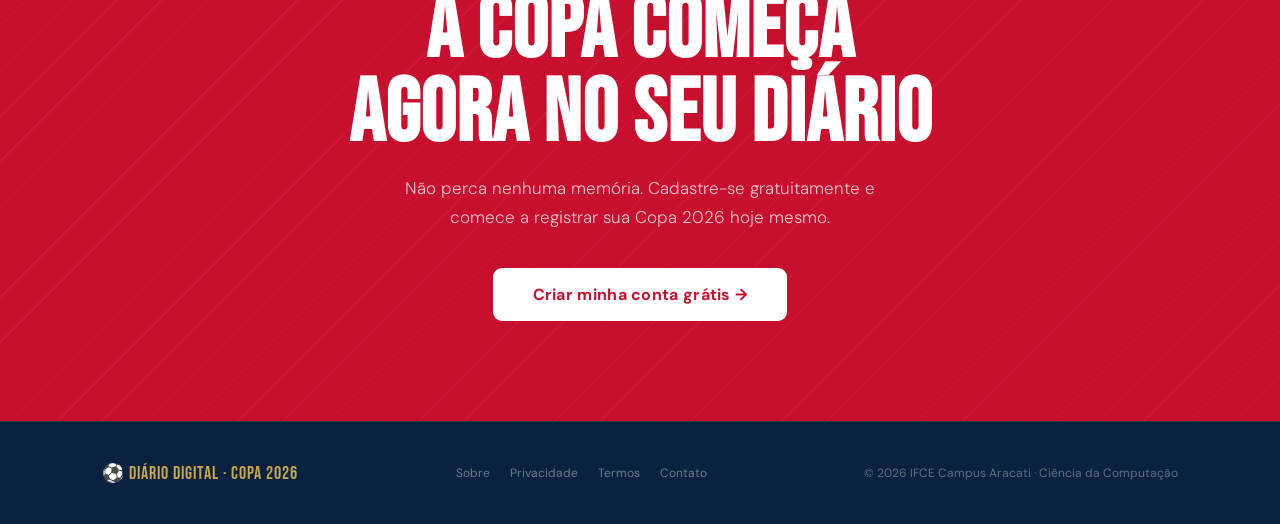
==== commit 3fcce96e: "Update index.html Corrige alteração indevida no index.html" ====
--- a/DiarioCopaFront/index.html
+++ b/DiarioCopaFront/index.html
@@ -77,8 +77,8 @@
               <div class="mc-match">🇧🇷 Brasil × 🇦🇷 Argentina <span class="mc-score">2–1</span></div>
               <div class="mc-text">"Clássico das Américas inesquecível! Vini Jr foi o melhor em campo..."</div>
               <div class="mc-footer">
-                <span style="font-size:12px;color:rgba(255,255,255,0.7);margin-left:4px;">
-                  Avaliação: 5/5</span>
+              <span class="mc-stars">★★★★★</span>
+              <span style="font-size:12px;color:rgba(255,255,255,0.4);margin-left:4px;">5.0</span>
                 <span class="mc-sent">🥳</span>
               </div>
             </div>
@@ -86,8 +86,8 @@
               <div class="mc-match">🇩🇪 Alemanha × 🇫🇷 França <span class="mc-score">1–1</span></div>
               <div class="mc-text">"Clássico europeu tenso, empate justo..."</div>
               <div class="mc-footer">
-                <span style="font-size:12px;color:rgba(255,255,255,0.7);margin-left:4px;">
-                Avaliação: 5/5</span>
+               <span class="mc-stars">★★★★</span>
+                <span style="font-size:12px;color:rgba(255,255,255,0.4);margin-left:4px;">4.0</span>
                 <span class="mc-sent">😮</span>
               </div>
             </div>
@@ -95,8 +95,8 @@
               <div class="mc-match">🇪🇸 Espanha × 🇨🇷 Costa Rica <span class="mc-score">4–0</span></div>
               <div class="mc-text">"Goleada! Yamal brilhou na estreia..."</div>
               <div class="mc-footer">
-                <span style="font-size:12px;color:rgba(255,255,255,0.7);margin-left:4px;">
-                  Avaliação: 5/5</span>
+               <span class="mc-stars">★★★★</span>
+                <span style="font-size:12px;color:rgba(255,255,255,0.4);margin-left:4px;">4.5</span>
                 <span class="mc-sent">🔥</span>
               </div>
             </div>
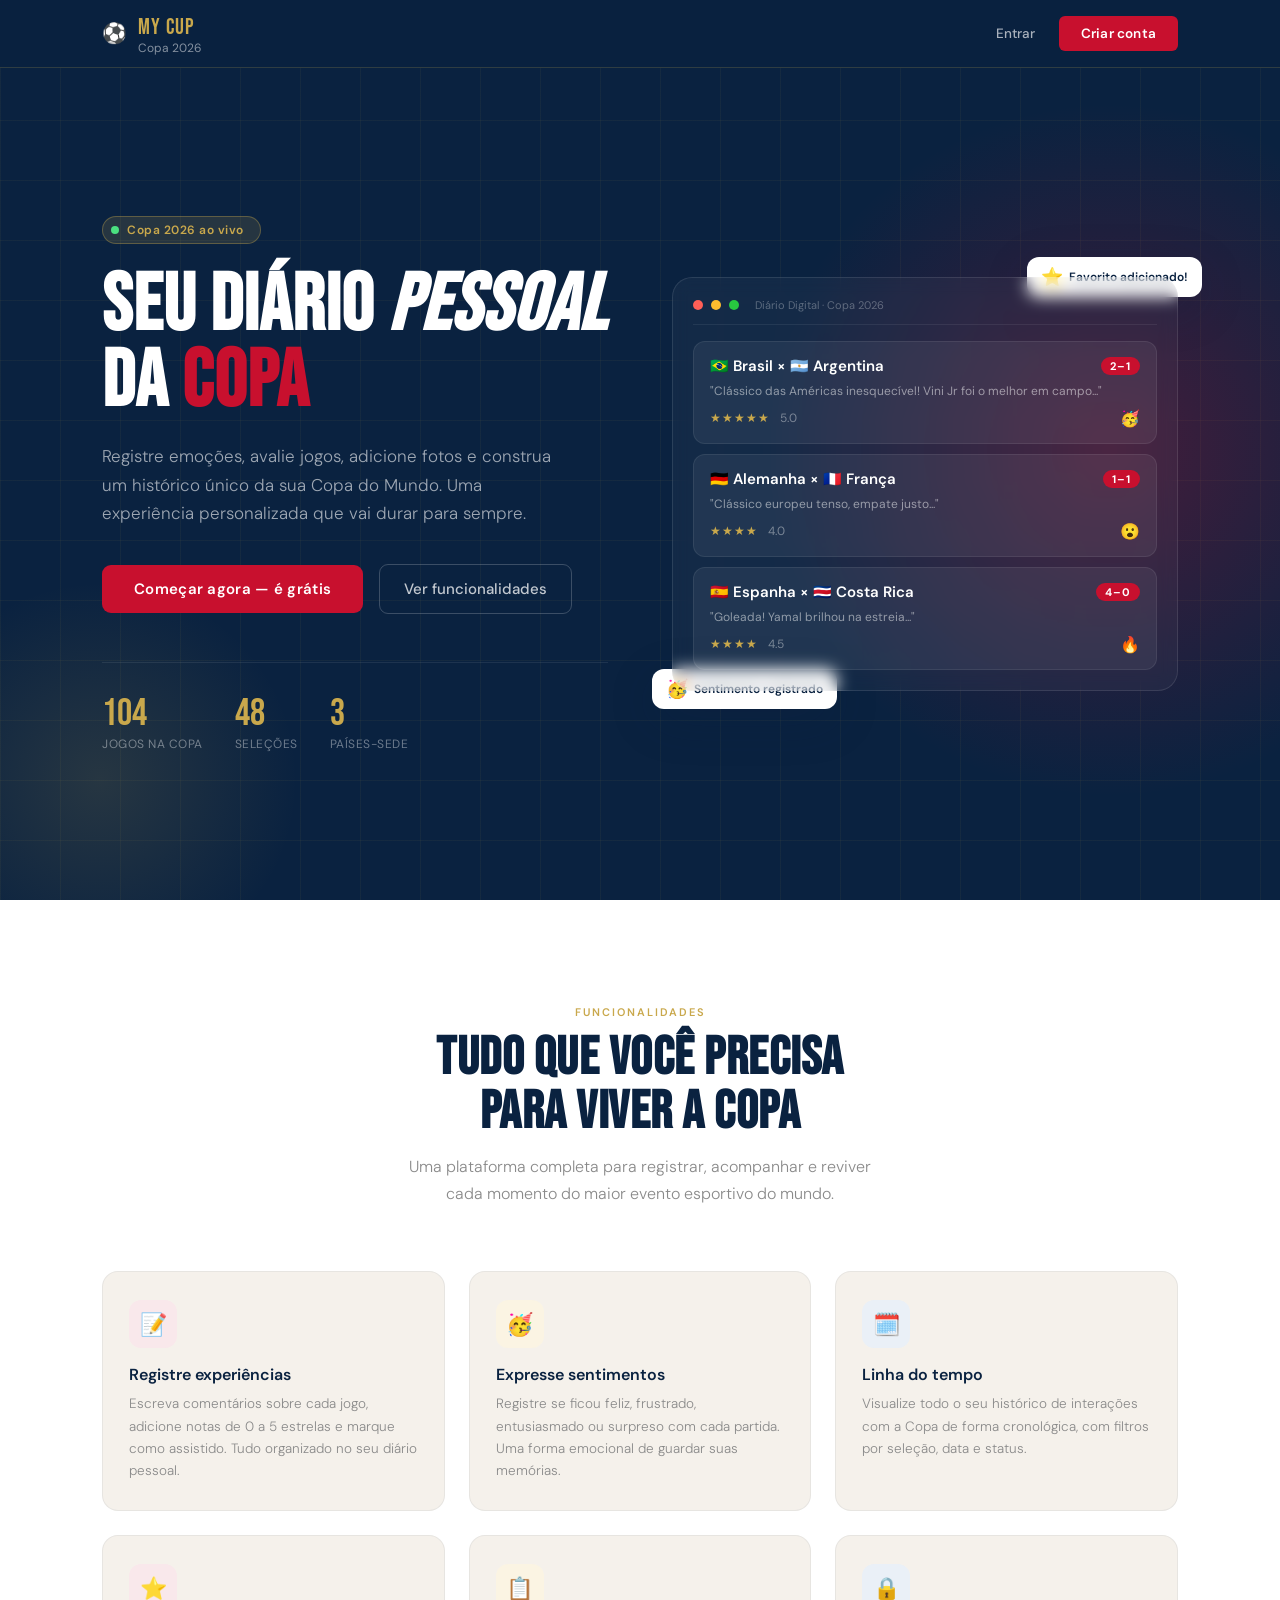
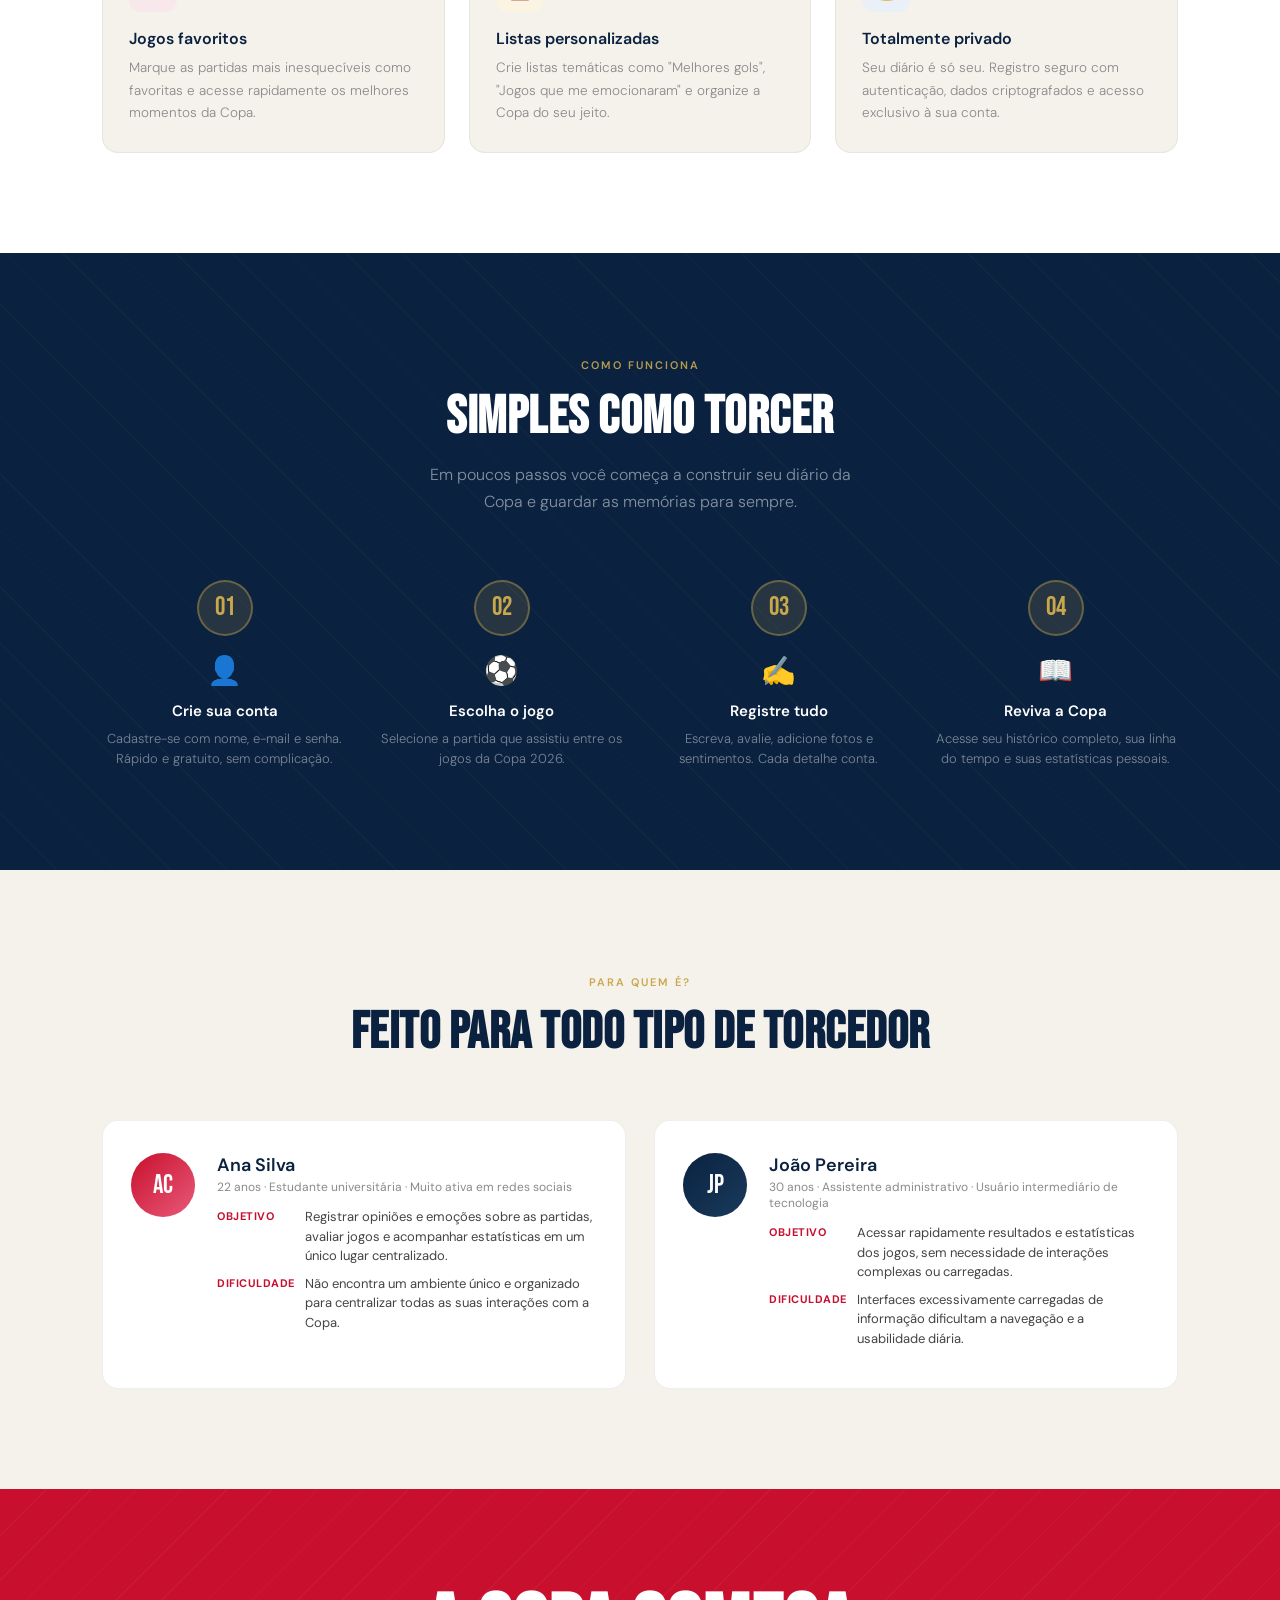
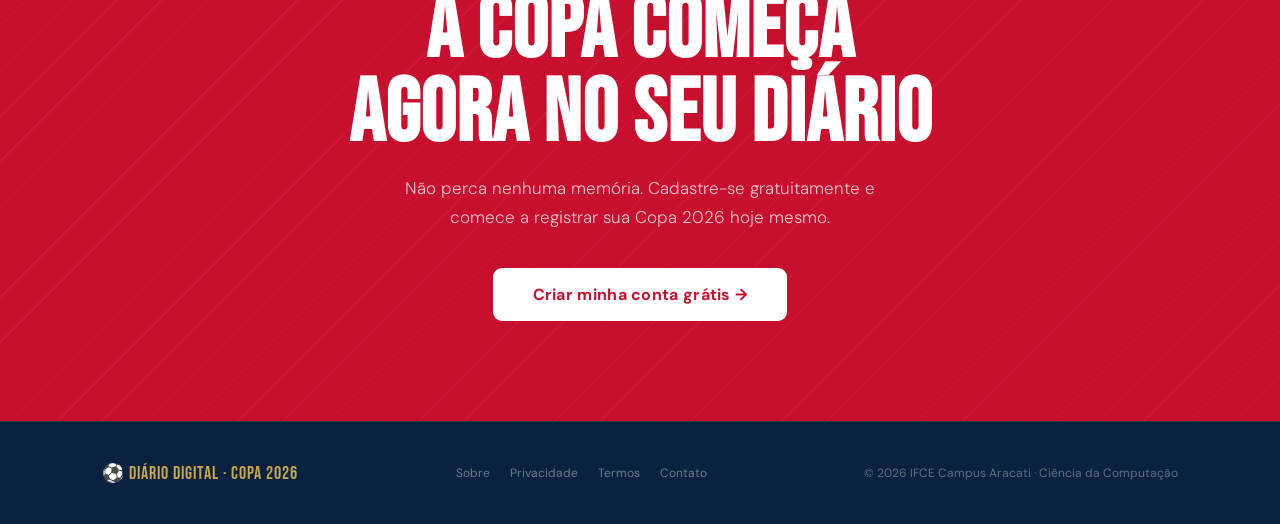
==== commit 971dfb7c: "fix: corrige RF14  e RF15" ====
--- a/DiarioCopaFront/index.html
+++ b/DiarioCopaFront/index.html
@@ -17,7 +17,7 @@
     <div class="logo">
       <span class="ball">⚽</span>
       <div>
-        DIÁRIO DIGITAL
+        MY CUP
         <span class="logo-sub">Copa 2026</span>
       </div>
     </div>
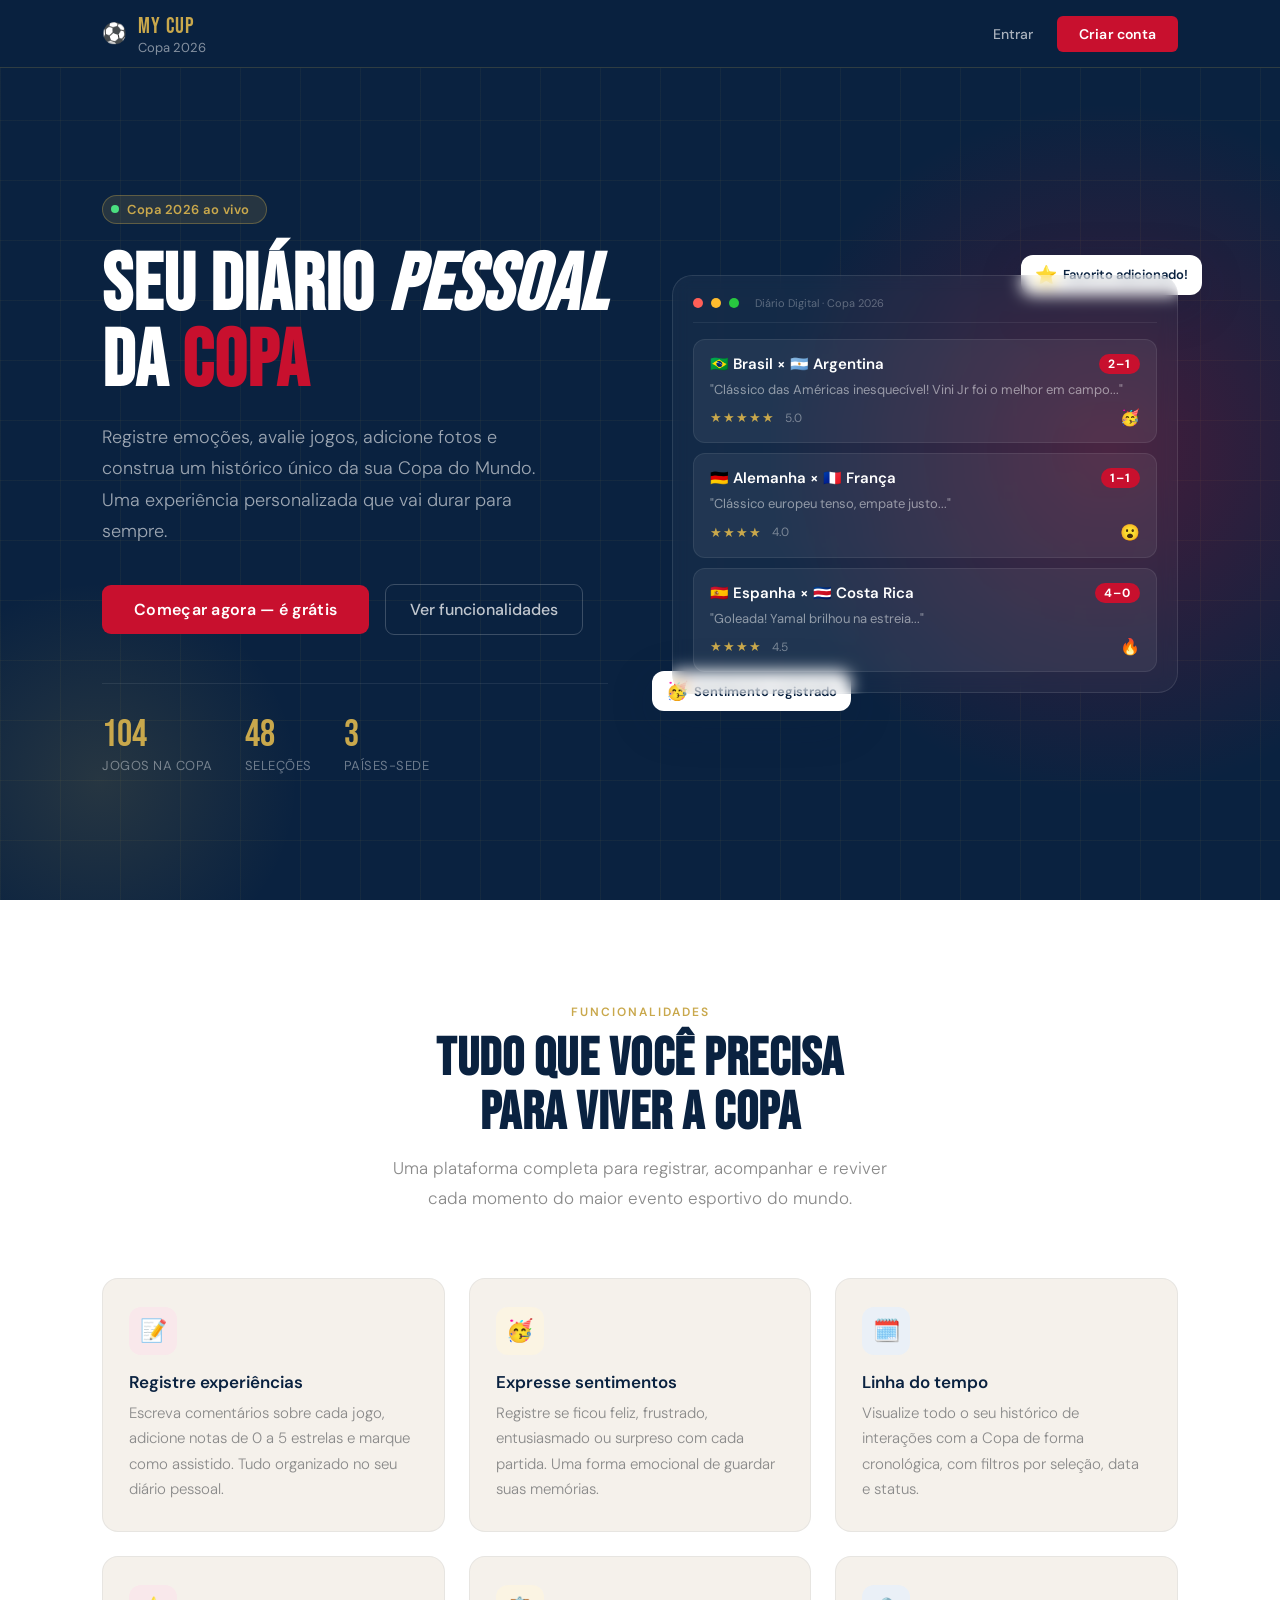
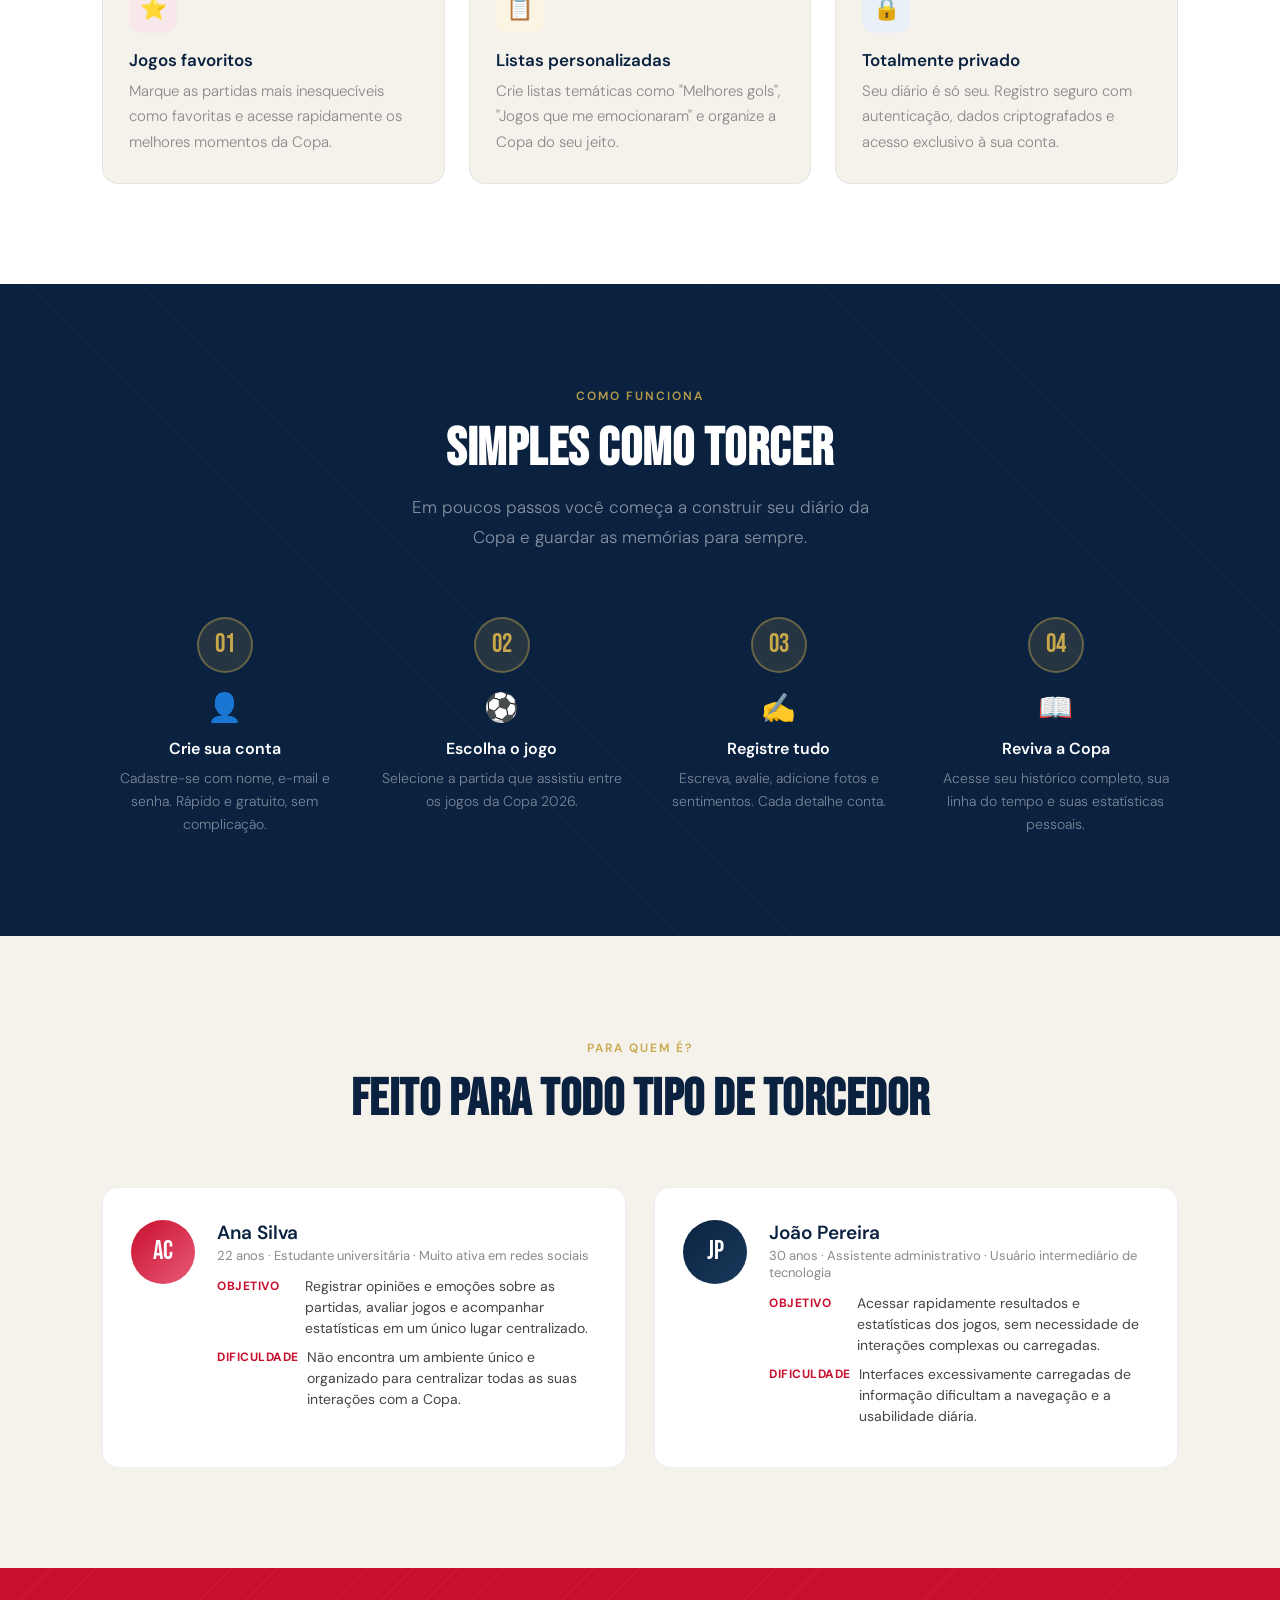
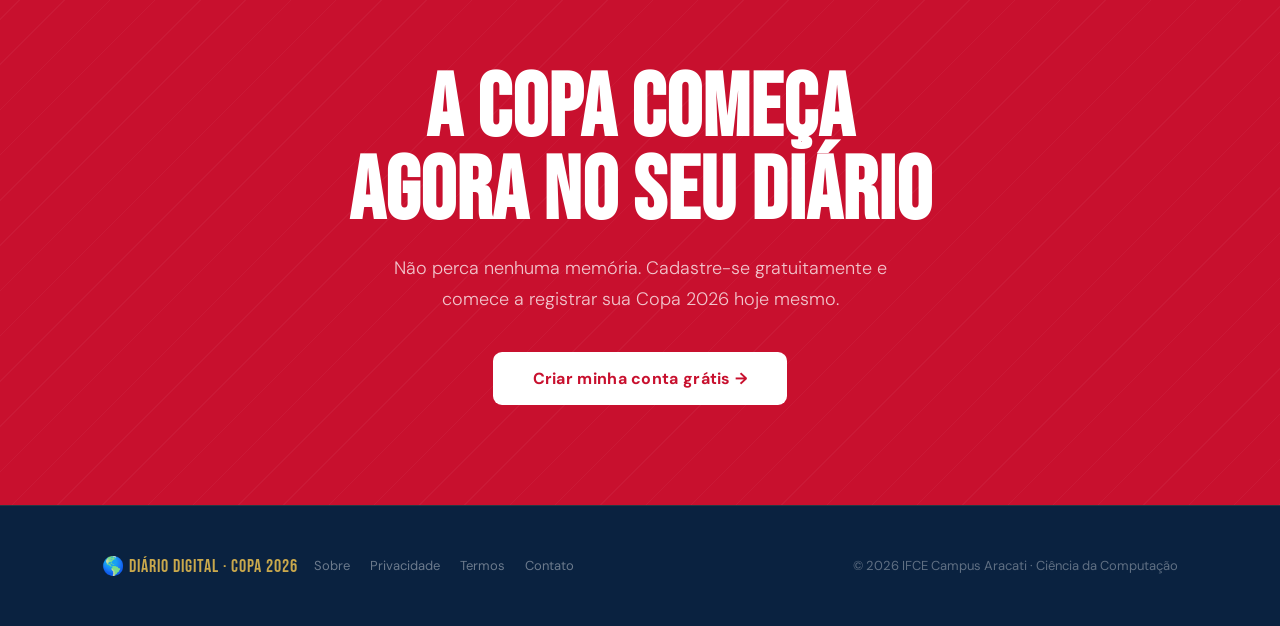
==== commit ca2f8d03: "corrigindo botoes" ====
--- a/DiarioCopaFront/index.html
+++ b/DiarioCopaFront/index.html
@@ -240,19 +240,63 @@
 
 <!-- FOOTER -->
 <footer>
-  <div class="container">
-    <div class="footer-inner">
-      <div class="footer-logo">⚽ DIÁRIO DIGITAL · COPA 2026</div>
-      <div class="footer-links">
-        <a class="footer-link">Sobre</a>
-        <a class="footer-link">Privacidade</a>
-        <a class="footer-link">Termos</a>
-        <a class="footer-link">Contato</a>
-      </div>
-      <div class="footer-copy">© 2026 IFCE Campus Aracati · Ciência da Computação</div>
-    </div>
-  </div>
+    <div class="container">
+        <div class="footer-inner">
+            <div class="footer-logo">🌎 DIÁRIO DIGITAL · COPA 2026</div>
+
+            <div class="footer-links">
+                <a class="footer-link" onclick="mostrarSecao('sobre')">Sobre</a>
+                <a class="footer-link" onclick="mostrarSecao('privacidade')">Privacidade</a>
+                <a class="footer-link" onclick="mostrarSecao('termos')">Termos</a>
+                <a class="footer-link" onclick="mostrarSecao('contato')">Contato</a>
+            </div>
+
+            <!-- texto aparece aqui -->
+            <div id="footer-content" class="footer-content"></div>
+
+            <div class="footer-copy">
+                © 2026 IFCE Campus Aracati · Ciência da Computação
+            </div>
+        </div>
+    </div>
 </footer>
+
+<script>
+function mostrarSecao(secao) {
+    const content = document.getElementById("footer-content");
+
+    const textos = {
+        sobre: `
+            <h3>Sobre</h3>
+            <p>
+                O Diário Digital é um portal desenvolvido para cobertura da Copa do Mundo de 2026,
+                produzido por estudantes do IFCE Campus Aracati.
+            </p>
+        `,
+        privacidade: `
+            <h3>Política de Privacidade</h3>
+            <p>
+                Nenhuma informação pessoal é compartilhada com terceiros sem consentimento.
+            </p>
+        `,
+        termos: `
+            <h3>Termos de Uso</h3>
+            <p>
+                O conteúdo disponibilizado possui caráter informativo e educacional.
+            </p>
+        `,
+        contato: `
+            <h3>Contato</h3>
+            <p>
+                Email: contato@diariodigital.com<br>
+                IFCE Campus Aracati
+            </p>
+        `
+    };
+
+    content.innerHTML = textos[secao];
+}
+</script>
 
 </body>
 </html>
--- a/DiarioCopaFront/css/landing.css
+++ b/DiarioCopaFront/css/landing.css
@@ -24,7 +24,7 @@
   --font-body: 'DM Sans', sans-serif;
 }
 html { scroll-behavior: smooth; }
-body { font-family: var(--font-body); background: var(--cream); color: var(--text); overflow-x: hidden; }
+body { font-family: var(--font-body); background: var(--cream); color: var(--text); overflow-x: hidden; font-size: 16px; } /* era sem font-size definido */
 img { display: block; max-width: 100%; }
 button { cursor: pointer; font-family: var(--font-body); }
 a { text-decoration: none; color: inherit; }
@@ -33,7 +33,7 @@
 .container { max-width: 1140px; margin: 0 auto; padding: 0 32px; }
 .section-label {
   display: inline-block;
-  font-size: 11px; font-weight: 600; letter-spacing: 2px; text-transform: uppercase;
+  font-size: 12px; font-weight: 600; letter-spacing: 2px; text-transform: uppercase; /* era 11px */
   color: var(--gold); margin-bottom: 12px;
 }
 
@@ -62,18 +62,18 @@
 .logo .ball { font-size: 20px; }
 .logo-sub {
   font-family: var(--font-body);
-  font-size: 12px; font-weight: 400; color: rgba(255,255,255,0.5);
+  font-size: 13px; font-weight: 400; color: rgba(255,255,255,0.5); /* era 12px */
   letter-spacing: 0; margin-top: 1px; display: block; line-height: 1;
 }
 .nav-links { display: flex; align-items: center; gap: 8px; }
 .nav-link {
-  font-size: 13.5px; font-weight: 500; color: rgba(255,255,255,0.65);
+  font-size: 14px; font-weight: 500; color: rgba(255,255,255,0.65); /* era 13.5px */
   padding: 7px 16px; border-radius: var(--radius-xs); border: none; background: none;
   transition: var(--transition);
 }
 .nav-link:hover { color: white; background: rgba(255,255,255,0.07); }
 .nav-cta {
-  background: var(--red); color: white; font-size: 13.5px; font-weight: 600;
+  background: var(--red); color: white; font-size: 14px; font-weight: 600; /* era 13.5px */
   padding: 9px 22px; border-radius: var(--radius-xs); border: none;
   transition: var(--transition); letter-spacing: 0.2px;
 }
@@ -125,7 +125,7 @@
   0%, 100% { opacity: 1; box-shadow: 0 0 0 0 rgba(74,222,128,0.4); }
   50% { opacity: 0.7; box-shadow: 0 0 0 5px rgba(74,222,128,0); }
 }
-.badge-text { font-size: 12px; font-weight: 600; color: var(--gold); letter-spacing: 0.5px; }
+.badge-text { font-size: 13px; font-weight: 600; color: var(--gold); letter-spacing: 0.5px; } /* era 12px */
 .hero-title {
   font-family: var(--font-display);
   font-size: clamp(52px, 7vw, 80px);
@@ -135,20 +135,20 @@
 .hero-title .accent { color: var(--gold); display: block; }
 .hero-title .accent-red { color: var(--red); }
 .hero-desc {
-  font-size: 17px; color: rgba(255,255,255,0.6); line-height: 1.7;
+  font-size: 18px; color: rgba(255,255,255,0.6); line-height: 1.75; /* era 17px */
   max-width: 460px; margin-bottom: 36px; font-weight: 300;
 }
 .hero-actions { display: flex; align-items: center; gap: 16px; flex-wrap: wrap; }
 .btn-hero-primary {
   background: var(--red); color: white;
-  font-size: 15px; font-weight: 600; padding: 14px 32px;
+  font-size: 16px; font-weight: 600; padding: 14px 32px; /* era 15px */
   border: none; border-radius: var(--radius-sm); transition: var(--transition);
   letter-spacing: 0.3px;
 }
 .btn-hero-primary:hover { background: var(--red-dk); transform: translateY(-2px); box-shadow: 0 8px 24px rgba(200,16,46,0.4); }
 .btn-hero-ghost {
   background: none; color: rgba(255,255,255,0.75);
-  font-size: 15px; font-weight: 500; padding: 14px 24px;
+  font-size: 16px; font-weight: 500; padding: 14px 24px; /* era 15px */
   border: 1.5px solid rgba(255,255,255,0.2); border-radius: var(--radius-sm); transition: var(--transition);
 }
 .btn-hero-ghost:hover { border-color: rgba(255,255,255,0.5); color: white; }
@@ -157,7 +157,7 @@
   border-top: 1px solid rgba(255,255,255,0.08);
 }
 .hero-stat .num { font-family: var(--font-display); font-size: 38px; color: var(--gold); line-height: 1; }
-.hero-stat .lbl { font-size: 12px; color: rgba(255,255,255,0.4); margin-top: 3px; text-transform: uppercase; letter-spacing: 0.5px; }
+.hero-stat .lbl { font-size: 13px; color: rgba(255,255,255,0.4); margin-top: 3px; text-transform: uppercase; letter-spacing: 0.5px; } /* era 12px */
 
 /* hero right — mockup cards */
 .hero-right { position: relative; }
@@ -178,15 +178,15 @@
 }
 .mock-card:last-child { margin-bottom: 0; }
 .mc-match { font-size: 15px; font-weight: 600; color: white; margin-bottom: 6px; display: flex; align-items: center; justify-content: space-between; }
-.mc-score { background: var(--red); font-size: 11px; font-weight: 700; color: white; padding: 2px 9px; border-radius: 20px; letter-spacing: 1px; }
-.mc-text { font-size: 12px; color: rgba(255,255,255,0.5); line-height: 1.5; margin-bottom: 8px; }
+.mc-score { background: var(--red); font-size: 12px; font-weight: 700; color: white; padding: 2px 9px; border-radius: 20px; letter-spacing: 1px; } /* era 11px */
+.mc-text { font-size: 13px; color: rgba(255,255,255,0.5); line-height: 1.5; margin-bottom: 8px; } /* era 12px */
 .mc-footer { display: flex; align-items: center; gap: 6px; }
-.mc-stars { color: var(--gold); font-size: 12px; letter-spacing: 1px; }
+.mc-stars { color: var(--gold); font-size: 13px; letter-spacing: 1px; } /* era 12px */
 .mc-sent { font-size: 16px; margin-left: auto; }
 .floating-tag {
   position: absolute; background: white; border-radius: 12px;
   padding: 8px 14px; box-shadow: var(--shadow-lg);
-  font-size: 12px; font-weight: 600; color: var(--blue);
+  font-size: 13px; font-weight: 600; color: var(--blue); /* era 12px */
   display: flex; align-items: center; gap: 6px;
   animation: float 4s ease-in-out infinite;
 }
@@ -198,7 +198,7 @@
 .features { padding: 100px 0; background: var(--white); }
 .features-header { text-align: center; margin-bottom: 64px; }
 .features-title { font-family: var(--font-display); font-size: clamp(36px, 5vw, 54px); color: var(--blue); letter-spacing: 0.5px; line-height: 1; }
-.features-sub { font-size: 16px; color: var(--gray); max-width: 500px; margin: 14px auto 0; line-height: 1.7; font-weight: 300; }
+.features-sub { font-size: 17px; color: var(--gray); max-width: 500px; margin: 14px auto 0; line-height: 1.75; font-weight: 300; } /* era 16px */
 .features-grid { display: grid; grid-template-columns: repeat(3, 1fr); gap: 24px; }
 .feat-card {
   background: var(--cream); border-radius: var(--radius); padding: 28px 26px;
@@ -220,8 +220,8 @@
 .feat-icon.red { background: var(--red-lt); }
 .feat-icon.blue { background: var(--blue-lt); }
 .feat-icon.gold { background: var(--gold-lt); }
-.feat-title { font-size: 16px; font-weight: 600; color: var(--blue); margin-bottom: 8px; }
-.feat-desc { font-size: 13.5px; color: var(--gray); line-height: 1.65; font-weight: 300; }
+.feat-title { font-size: 17px; font-weight: 600; color: var(--blue); margin-bottom: 8px; } /* era 16px */
+.feat-desc { font-size: 15px; color: var(--gray); line-height: 1.7; font-weight: 300; } /* era 13.5px */
 
 /* ---- HOW IT WORKS ---- */
 .how { padding: 100px 0; background: var(--blue); position: relative; overflow: hidden; }
@@ -231,7 +231,7 @@
 }
 .how-header { text-align: center; margin-bottom: 64px; }
 .how-title { font-family: var(--font-display); font-size: clamp(36px, 5vw, 54px); color: white; letter-spacing: 0.5px; }
-.how-sub { font-size: 16px; color: rgba(255,255,255,0.5); max-width: 460px; margin: 12px auto 0; line-height: 1.7; font-weight: 300; }
+.how-sub { font-size: 17px; color: rgba(255,255,255,0.5); max-width: 460px; margin: 12px auto 0; line-height: 1.75; font-weight: 300; } /* era 16px */
 .steps { display: grid; grid-template-columns: repeat(4, 1fr); gap: 32px; position: relative; z-index: 2; }
 .step { text-align: center; }
 .step-num {
@@ -242,8 +242,8 @@
   margin: 0 auto 16px;
 }
 .step-icon { font-size: 28px; display: block; margin-bottom: 12px; }
-.step-title { font-size: 15px; font-weight: 600; color: white; margin-bottom: 8px; }
-.step-desc { font-size: 13px; color: rgba(255,255,255,0.45); line-height: 1.6; font-weight: 300; }
+.step-title { font-size: 16px; font-weight: 600; color: white; margin-bottom: 8px; } /* era 15px */
+.step-desc { font-size: 14px; color: rgba(255,255,255,0.45); line-height: 1.65; font-weight: 300; } /* era 13px */
 
 /* ---- PERSONAS ---- */
 .personas { padding: 100px 0; background: var(--cream); }
@@ -263,11 +263,11 @@
 }
 .persona-avatar.p1 { background: linear-gradient(135deg, var(--red), #e85a78); }
 .persona-avatar.p2 { background: linear-gradient(135deg, var(--blue), var(--blue-md)); }
-.persona-name { font-size: 18px; font-weight: 600; color: var(--blue); margin-bottom: 2px; }
-.persona-meta { font-size: 12px; color: var(--gray); margin-bottom: 12px; }
+.persona-name { font-size: 19px; font-weight: 600; color: var(--blue); margin-bottom: 2px; } /* era 18px */
+.persona-meta { font-size: 13px; color: var(--gray); margin-bottom: 12px; } /* era 12px */
 .persona-row { display: flex; gap: 8px; margin-bottom: 8px; align-items: flex-start; }
-.persona-row-lbl { font-size: 11px; font-weight: 700; text-transform: uppercase; letter-spacing: 0.5px; color: var(--red); flex-shrink: 0; padding-top: 2px; min-width: 80px; }
-.persona-row-val { font-size: 13px; color: #444; line-height: 1.5; }
+.persona-row-lbl { font-size: 12px; font-weight: 700; text-transform: uppercase; letter-spacing: 0.5px; color: var(--red); flex-shrink: 0; padding-top: 2px; min-width: 80px; } /* era 11px */
+.persona-row-val { font-size: 14px; color: #444; line-height: 1.5; } /* era 13px */
 
 /* ---- CTA ---- */
 .cta-section { padding: 100px 0; background: var(--red); text-align: center; position: relative; overflow: hidden; }
@@ -276,7 +276,7 @@
   background-image: repeating-linear-gradient(-45deg, rgba(255,255,255,0.04) 0, rgba(255,255,255,0.04) 1px, transparent 1px, transparent 32px);
 }
 .cta-big { font-family: var(--font-display); font-size: clamp(44px, 7vw, 88px); color: white; letter-spacing: 1px; line-height: 0.95; position: relative; z-index: 2; }
-.cta-sub { font-size: 17px; color: rgba(255,255,255,0.75); margin: 18px auto 36px; max-width: 500px; line-height: 1.7; font-weight: 300; position: relative; z-index: 2; }
+.cta-sub { font-size: 18px; color: rgba(255,255,255,0.75); margin: 18px auto 36px; max-width: 500px; line-height: 1.75; font-weight: 300; position: relative; z-index: 2; } /* era 17px */
 .btn-cta-white {
   background: white; color: var(--red);
   font-size: 16px; font-weight: 700; padding: 16px 40px;
@@ -289,11 +289,27 @@
 footer { background: var(--blue); padding: 40px 0; border-top: 1px solid rgba(201,168,76,0.15); }
 .footer-inner { display: flex; align-items: center; justify-content: space-between; flex-wrap: wrap; gap: 16px; }
 .footer-logo { font-family: var(--font-display); font-size: 18px; color: var(--gold); letter-spacing: 1px; }
-.footer-copy { font-size: 12px; color: rgba(255,255,255,0.35); }
+.footer-copy { font-size: 13px; color: rgba(255,255,255,0.35); } /* era 12px */
 .footer-links { display: flex; gap: 20px; }
-.footer-link { font-size: 12px; color: rgba(255,255,255,0.4); transition: var(--transition); }
+.footer-link { font-size: 13px; color: rgba(255,255,255,0.4); transition: var(--transition); } /* era 12px */
 .footer-link:hover { color: var(--gold); }
 
+.footer-content {
+    max-width: 700px;
+    margin: 20px auto;
+    text-align: center;
+    line-height: 1.6;
+    color: #ccc;
+}
+
+.footer-content h3 {
+    color: #fff;
+    margin-bottom: 10px;
+}
+
+.footer-link {
+    cursor: pointer;
+}
 /* ---- RESPONSIVE ---- */
 @media (max-width: 900px) {
   .features-grid { grid-template-columns: 1fr 1fr; }
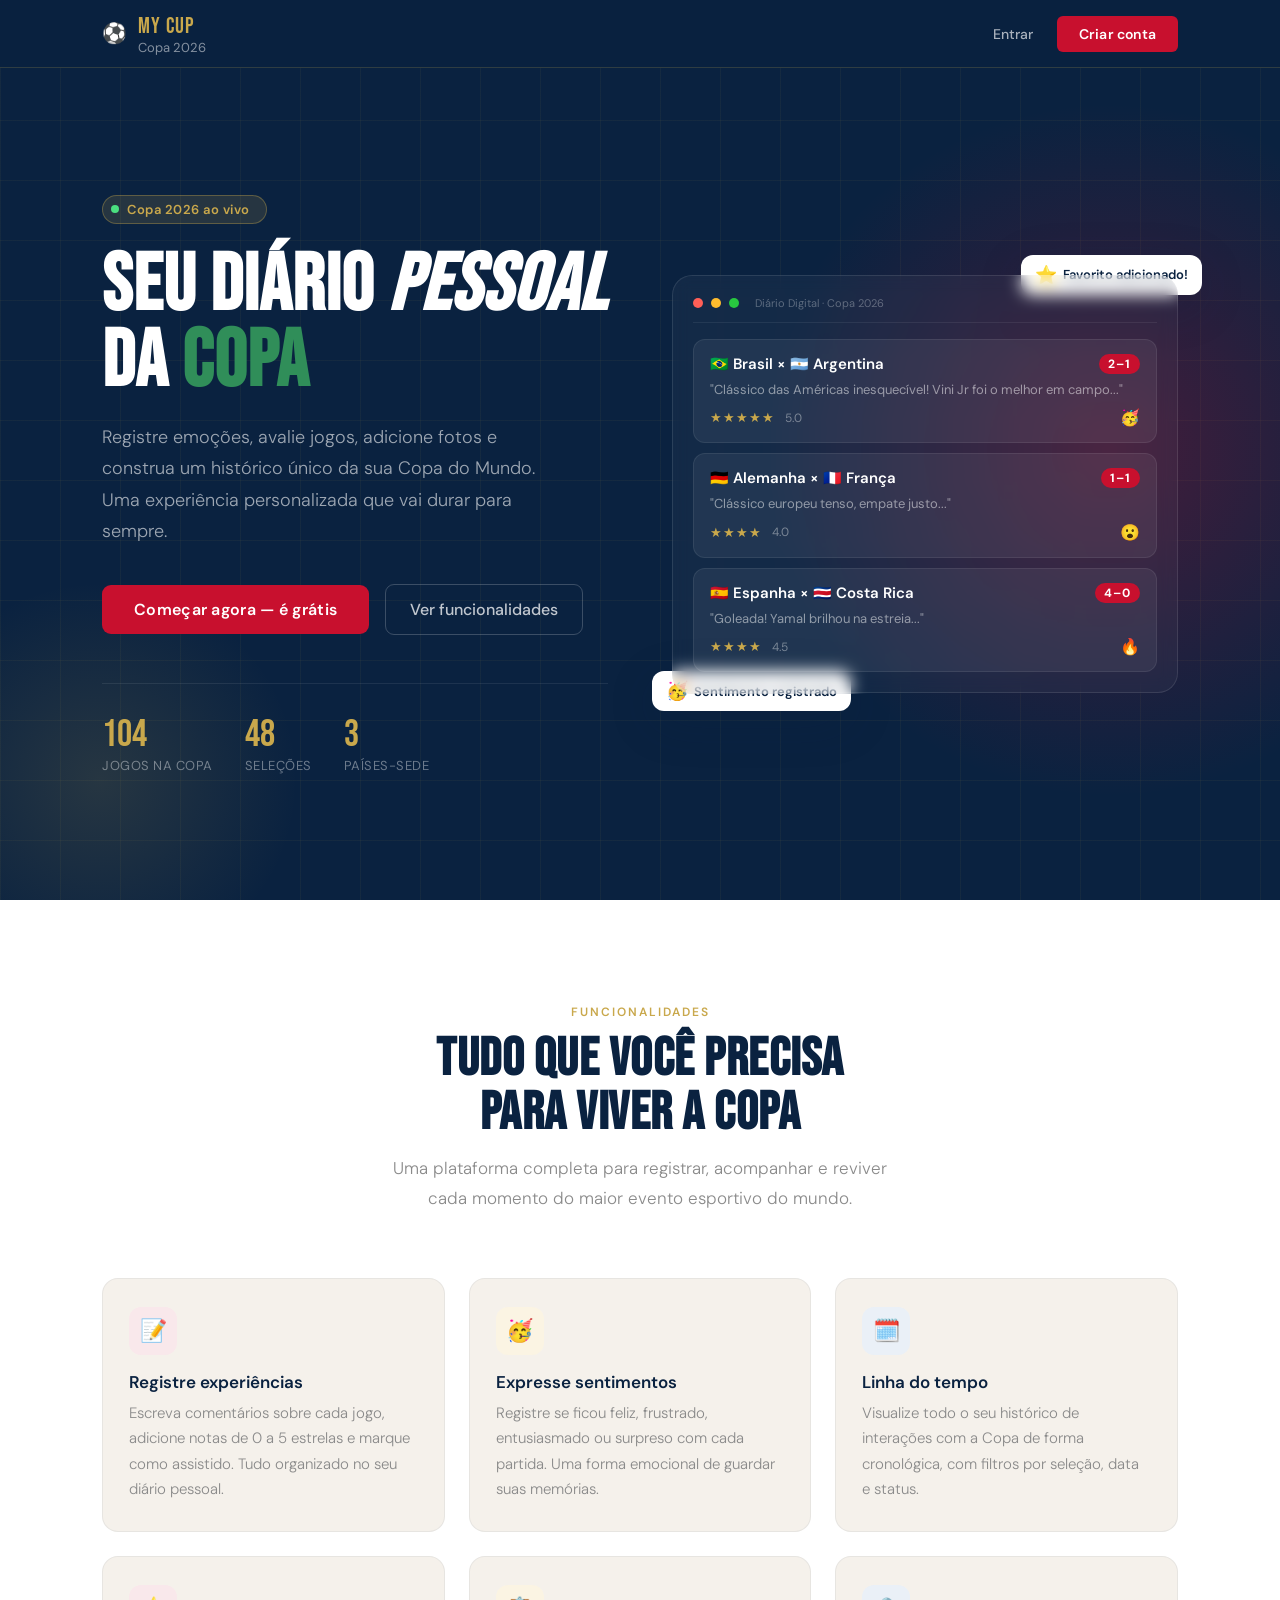
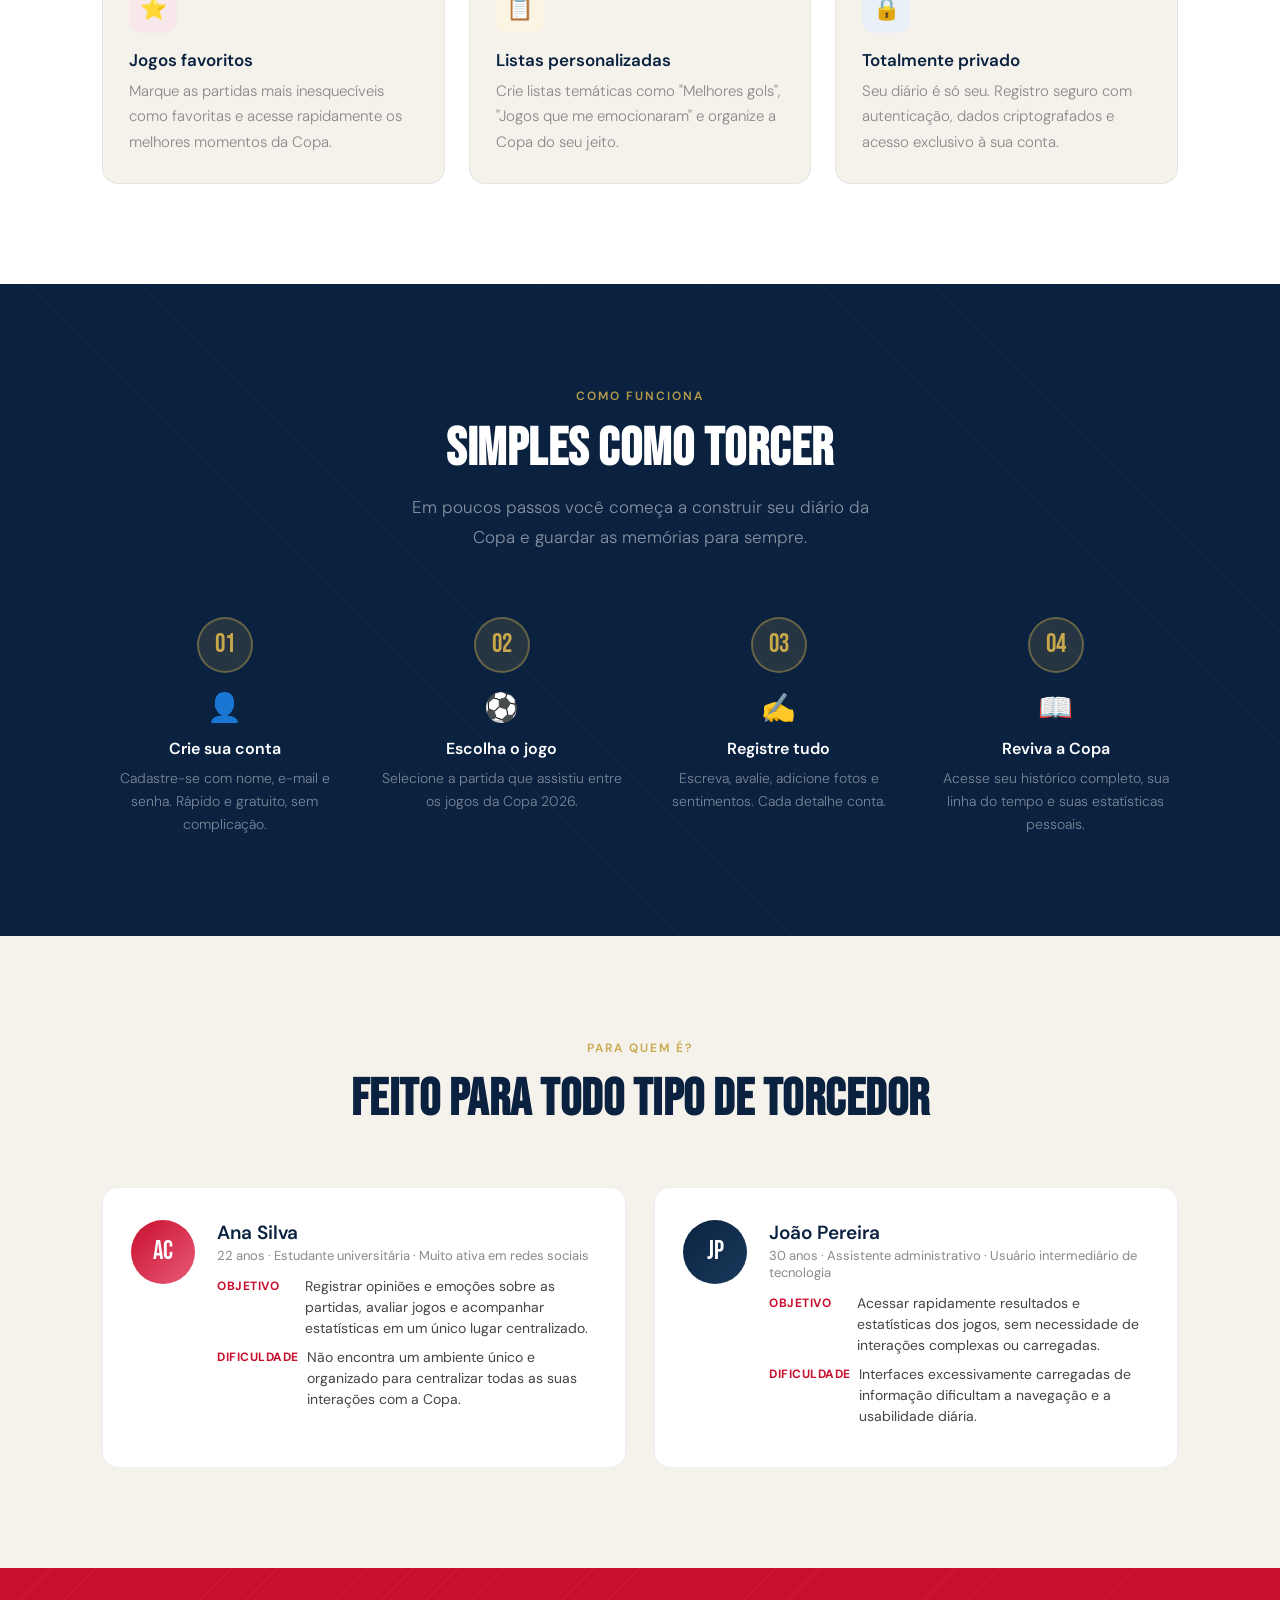
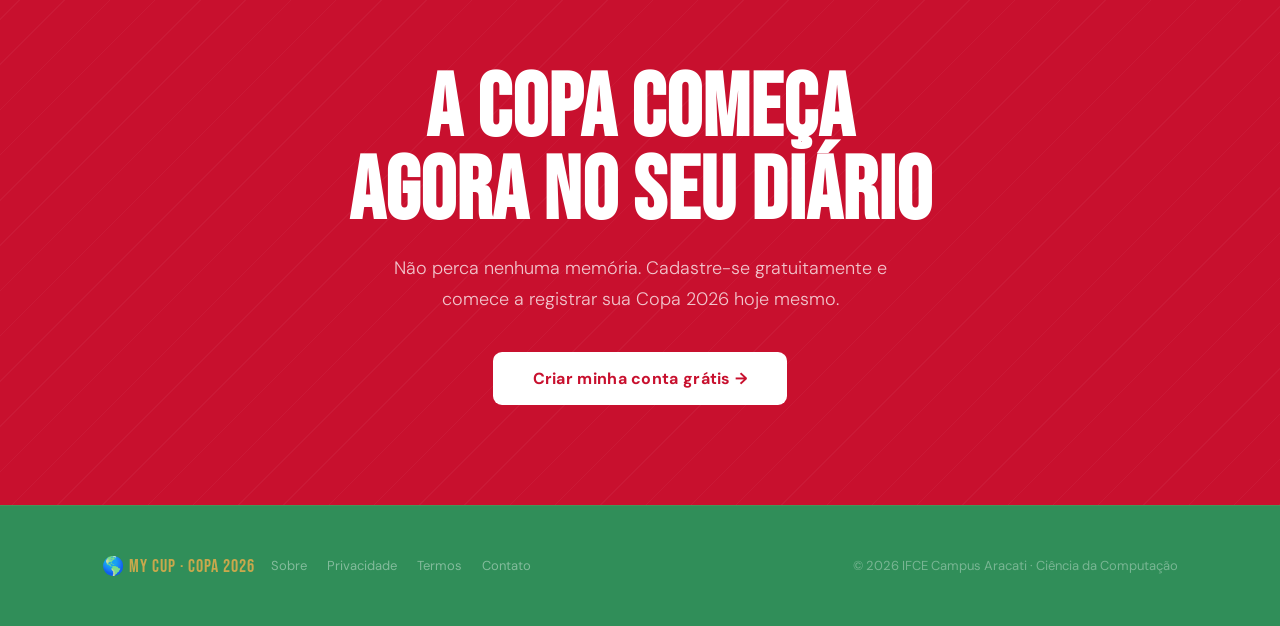
==== commit a2565b0f: "pequenas alterações" ====
--- a/DiarioCopaFront/index.html
+++ b/DiarioCopaFront/index.html
@@ -3,7 +3,7 @@
 <head>
 <meta charset="UTF-8" />
 <meta name="viewport" content="width=device-width, initial-scale=1.0" />
-<title>Diário Digital da Copa 2026</title>
+<title>My Cup - Diário 2026</title>
 <link rel="preconnect" href="https://fonts.googleapis.com" />
 <link rel="preconnect" href="https://fonts.gstatic.com" crossorigin />
 <link href="https://fonts.googleapis.com/css2?family=Bebas+Neue&family=DM+Sans:ital,wght@0,300;0,400;0,500;0,600;1,400&display=swap" rel="stylesheet" />
@@ -43,7 +43,7 @@
         <h1 class="hero-title">
           Seu diário
           <em>pessoal</em>
-          da <span class="accent-red">Copa</span>
+          da <span style="color: #308e59;">Copa</span>
         </h1>
         <p class="hero-desc">
           Registre emoções, avalie jogos, adicione fotos e construa um histórico único da sua Copa do Mundo. Uma experiência personalizada que vai durar para sempre.
@@ -150,7 +150,7 @@
   </div>
 </section>
 
-<!-- HOW IT WORKS -->
+<!-- COMO FUNCIONA -->
 <section class="how" id="how">
   <div class="container">
     <div class="how-header">
@@ -242,7 +242,7 @@
 <footer>
     <div class="container">
         <div class="footer-inner">
-            <div class="footer-logo">🌎 DIÁRIO DIGITAL · COPA 2026</div>
+            <div class="footer-logo">🌎 MY CUP · COPA 2026</div>
 
             <div class="footer-links">
                 <a class="footer-link" onclick="mostrarSecao('sobre')">Sobre</a>
@@ -288,7 +288,7 @@
         contato: `
             <h3>Contato</h3>
             <p>
-                Email: contato@diariodigital.com<br>
+                Email: mycupsuporte@gmail.com<br>
                 IFCE Campus Aracati
             </p>
         `
--- a/DiarioCopaFront/css/landing.css
+++ b/DiarioCopaFront/css/landing.css
@@ -62,18 +62,18 @@
 .logo .ball { font-size: 20px; }
 .logo-sub {
   font-family: var(--font-body);
-  font-size: 13px; font-weight: 400; color: rgba(255,255,255,0.5); /* era 12px */
+  font-size: 13px; font-weight: 400; color: rgba(255,255,255,0.5);
   letter-spacing: 0; margin-top: 1px; display: block; line-height: 1;
 }
 .nav-links { display: flex; align-items: center; gap: 8px; }
 .nav-link {
-  font-size: 14px; font-weight: 500; color: rgba(255,255,255,0.65); /* era 13.5px */
+  font-size: 14px; font-weight: 500; color: rgba(255,255,255,0.65); 
   padding: 7px 16px; border-radius: var(--radius-xs); border: none; background: none;
   transition: var(--transition);
 }
 .nav-link:hover { color: white; background: rgba(255,255,255,0.07); }
 .nav-cta {
-  background: var(--red); color: white; font-size: 14px; font-weight: 600; /* era 13.5px */
+  background: var(--red); color: white; font-size: 14px; font-weight: 600;
   padding: 9px 22px; border-radius: var(--radius-xs); border: none;
   transition: var(--transition); letter-spacing: 0.2px;
 }
@@ -135,13 +135,13 @@
 .hero-title .accent { color: var(--gold); display: block; }
 .hero-title .accent-red { color: var(--red); }
 .hero-desc {
-  font-size: 18px; color: rgba(255,255,255,0.6); line-height: 1.75; /* era 17px */
+  font-size: 18px; color: rgba(255,255,255,0.6); line-height: 1.75; 
   max-width: 460px; margin-bottom: 36px; font-weight: 300;
 }
 .hero-actions { display: flex; align-items: center; gap: 16px; flex-wrap: wrap; }
 .btn-hero-primary {
   background: var(--red); color: white;
-  font-size: 16px; font-weight: 600; padding: 14px 32px; /* era 15px */
+  font-size: 16px; font-weight: 600; padding: 14px 32px; 
   border: none; border-radius: var(--radius-sm); transition: var(--transition);
   letter-spacing: 0.3px;
 }
@@ -179,14 +179,14 @@
 .mock-card:last-child { margin-bottom: 0; }
 .mc-match { font-size: 15px; font-weight: 600; color: white; margin-bottom: 6px; display: flex; align-items: center; justify-content: space-between; }
 .mc-score { background: var(--red); font-size: 12px; font-weight: 700; color: white; padding: 2px 9px; border-radius: 20px; letter-spacing: 1px; } /* era 11px */
-.mc-text { font-size: 13px; color: rgba(255,255,255,0.5); line-height: 1.5; margin-bottom: 8px; } /* era 12px */
+.mc-text { font-size: 13px; color: rgba(255,255,255,0.5); line-height: 1.5; margin-bottom: 8px; }
 .mc-footer { display: flex; align-items: center; gap: 6px; }
-.mc-stars { color: var(--gold); font-size: 13px; letter-spacing: 1px; } /* era 12px */
+.mc-stars { color: var(--gold); font-size: 13px; letter-spacing: 1px; } 
 .mc-sent { font-size: 16px; margin-left: auto; }
 .floating-tag {
   position: absolute; background: white; border-radius: 12px;
   padding: 8px 14px; box-shadow: var(--shadow-lg);
-  font-size: 13px; font-weight: 600; color: var(--blue); /* era 12px */
+  font-size: 13px; font-weight: 600; color: var(--blue); 
   display: flex; align-items: center; gap: 6px;
   animation: float 4s ease-in-out infinite;
 }
@@ -220,8 +220,8 @@
 .feat-icon.red { background: var(--red-lt); }
 .feat-icon.blue { background: var(--blue-lt); }
 .feat-icon.gold { background: var(--gold-lt); }
-.feat-title { font-size: 17px; font-weight: 600; color: var(--blue); margin-bottom: 8px; } /* era 16px */
-.feat-desc { font-size: 15px; color: var(--gray); line-height: 1.7; font-weight: 300; } /* era 13.5px */
+.feat-title { font-size: 17px; font-weight: 600; color: var(--blue); margin-bottom: 8px; } 
+.feat-desc { font-size: 15px; color: var(--gray); line-height: 1.7; font-weight: 300; } 
 
 /* ---- HOW IT WORKS ---- */
 .how { padding: 100px 0; background: var(--blue); position: relative; overflow: hidden; }
@@ -242,8 +242,8 @@
   margin: 0 auto 16px;
 }
 .step-icon { font-size: 28px; display: block; margin-bottom: 12px; }
-.step-title { font-size: 16px; font-weight: 600; color: white; margin-bottom: 8px; } /* era 15px */
-.step-desc { font-size: 14px; color: rgba(255,255,255,0.45); line-height: 1.65; font-weight: 300; } /* era 13px */
+.step-title { font-size: 16px; font-weight: 600; color: white; margin-bottom: 8px; } 
+.step-desc { font-size: 14px; color: rgba(255,255,255,0.45); line-height: 1.65; font-weight: 300; } 
 
 /* ---- PERSONAS ---- */
 .personas { padding: 100px 0; background: var(--cream); }
@@ -263,11 +263,11 @@
 }
 .persona-avatar.p1 { background: linear-gradient(135deg, var(--red), #e85a78); }
 .persona-avatar.p2 { background: linear-gradient(135deg, var(--blue), var(--blue-md)); }
-.persona-name { font-size: 19px; font-weight: 600; color: var(--blue); margin-bottom: 2px; } /* era 18px */
-.persona-meta { font-size: 13px; color: var(--gray); margin-bottom: 12px; } /* era 12px */
+.persona-name { font-size: 19px; font-weight: 600; color: var(--blue); margin-bottom: 2px; } 
+.persona-meta { font-size: 13px; color: var(--gray); margin-bottom: 12px; } 
 .persona-row { display: flex; gap: 8px; margin-bottom: 8px; align-items: flex-start; }
 .persona-row-lbl { font-size: 12px; font-weight: 700; text-transform: uppercase; letter-spacing: 0.5px; color: var(--red); flex-shrink: 0; padding-top: 2px; min-width: 80px; } /* era 11px */
-.persona-row-val { font-size: 14px; color: #444; line-height: 1.5; } /* era 13px */
+.persona-row-val { font-size: 14px; color: #444; line-height: 1.5; }
 
 /* ---- CTA ---- */
 .cta-section { padding: 100px 0; background: var(--red); text-align: center; position: relative; overflow: hidden; }
@@ -286,12 +286,12 @@
 .btn-cta-white:hover { transform: translateY(-3px); box-shadow: 0 12px 32px rgba(0,0,0,0.25); }
 
 /* ---- FOOTER ---- */
-footer { background: var(--blue); padding: 40px 0; border-top: 1px solid rgba(201,168,76,0.15); }
+footer { background: #308e59; padding: 40px 0; border-top: 1px solid rgba(201,168,76,0.15); }
 .footer-inner { display: flex; align-items: center; justify-content: space-between; flex-wrap: wrap; gap: 16px; }
 .footer-logo { font-family: var(--font-display); font-size: 18px; color: var(--gold); letter-spacing: 1px; }
-.footer-copy { font-size: 13px; color: rgba(255,255,255,0.35); } /* era 12px */
+.footer-copy { font-size: 13px; color: rgba(255,255,255,0.35); } 
 .footer-links { display: flex; gap: 20px; }
-.footer-link { font-size: 13px; color: rgba(255,255,255,0.4); transition: var(--transition); } /* era 12px */
+.footer-link { font-size: 13px; color: rgba(255,255,255,0.4); transition: var(--transition); }
 .footer-link:hover { color: var(--gold); }
 
 .footer-content {
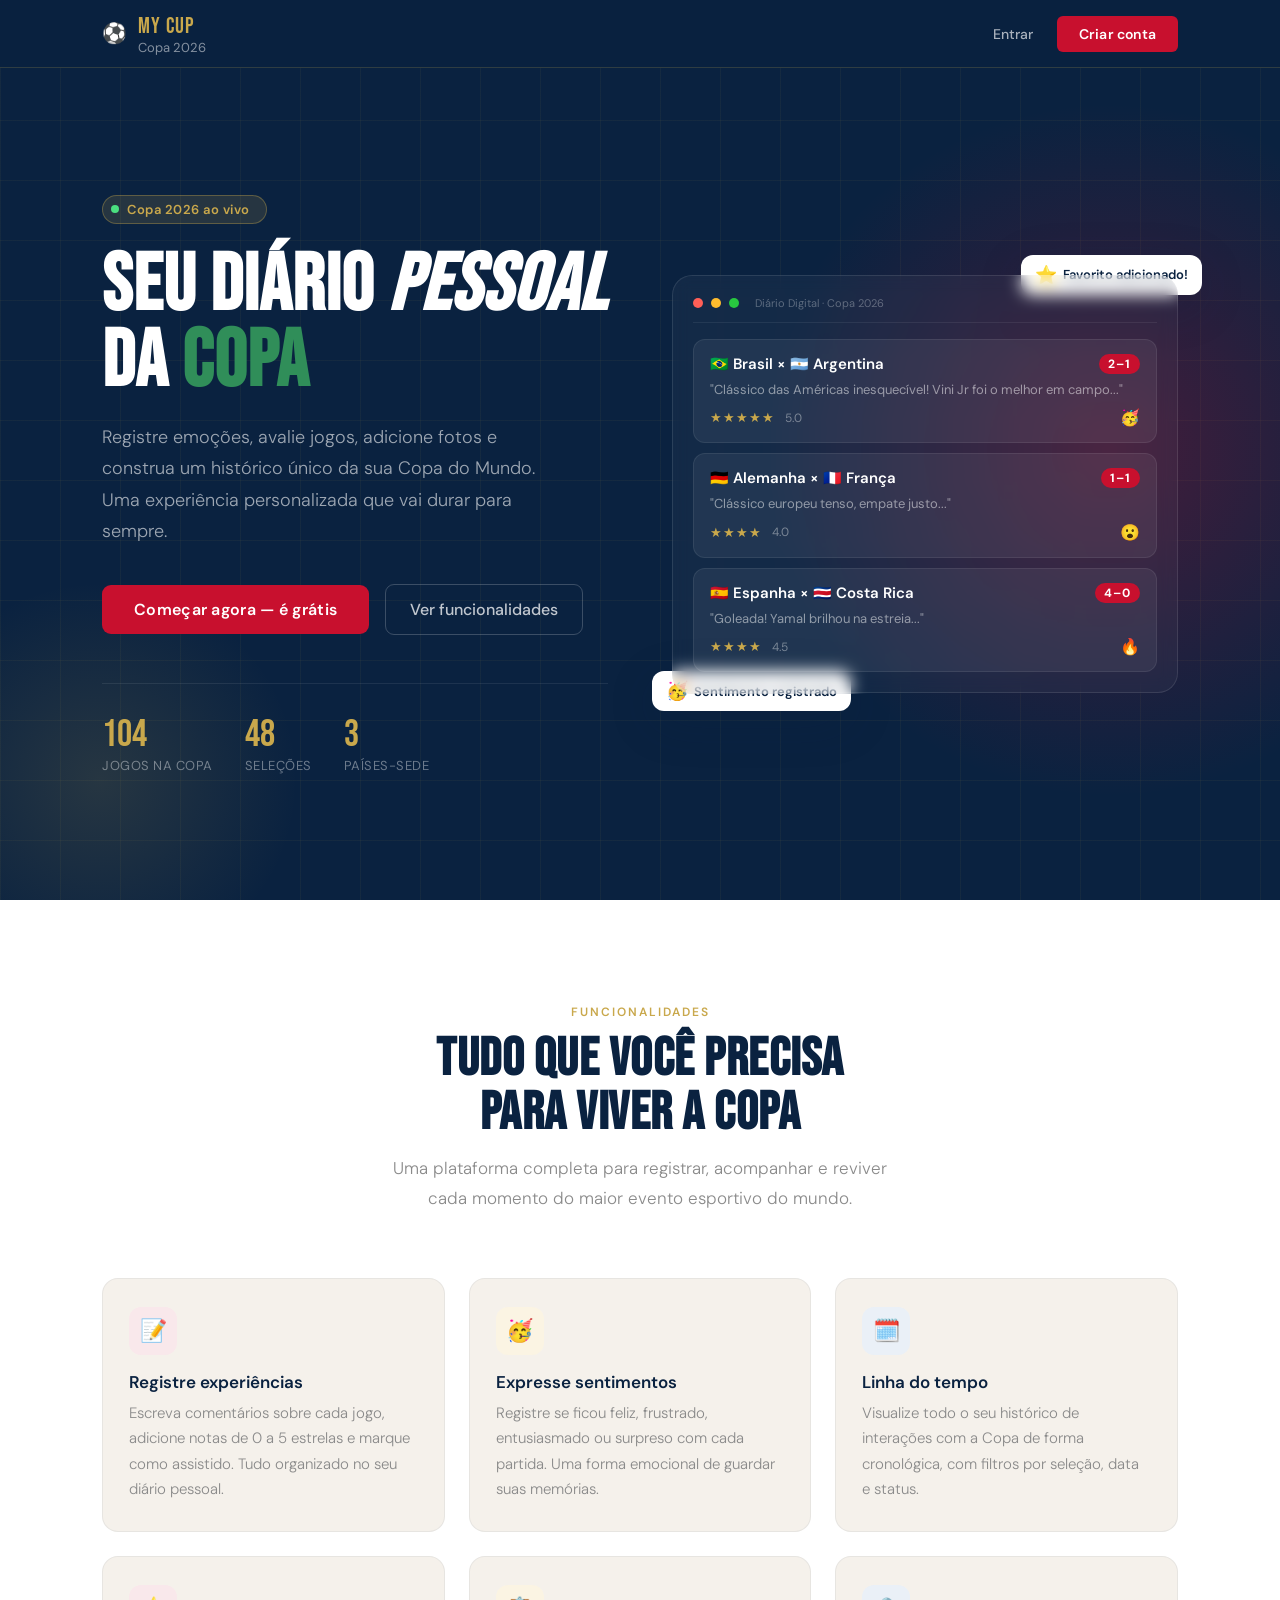
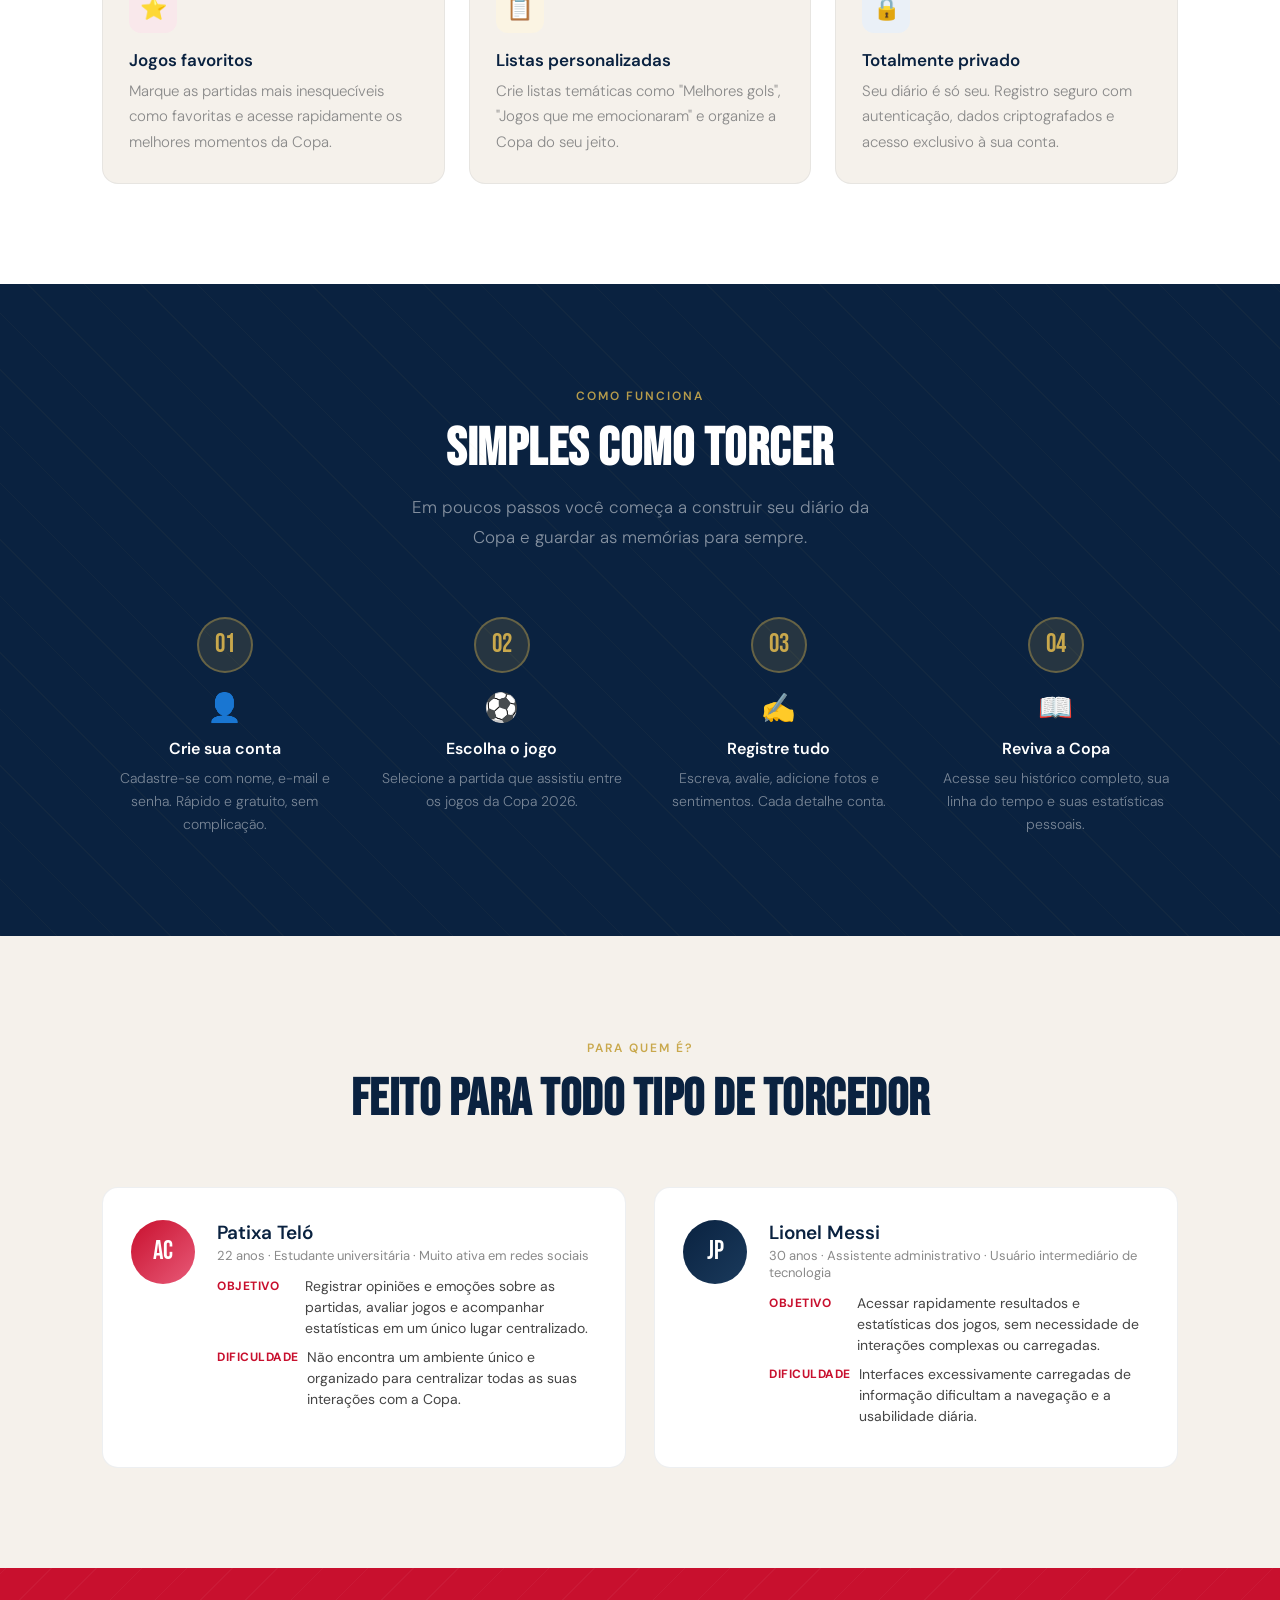
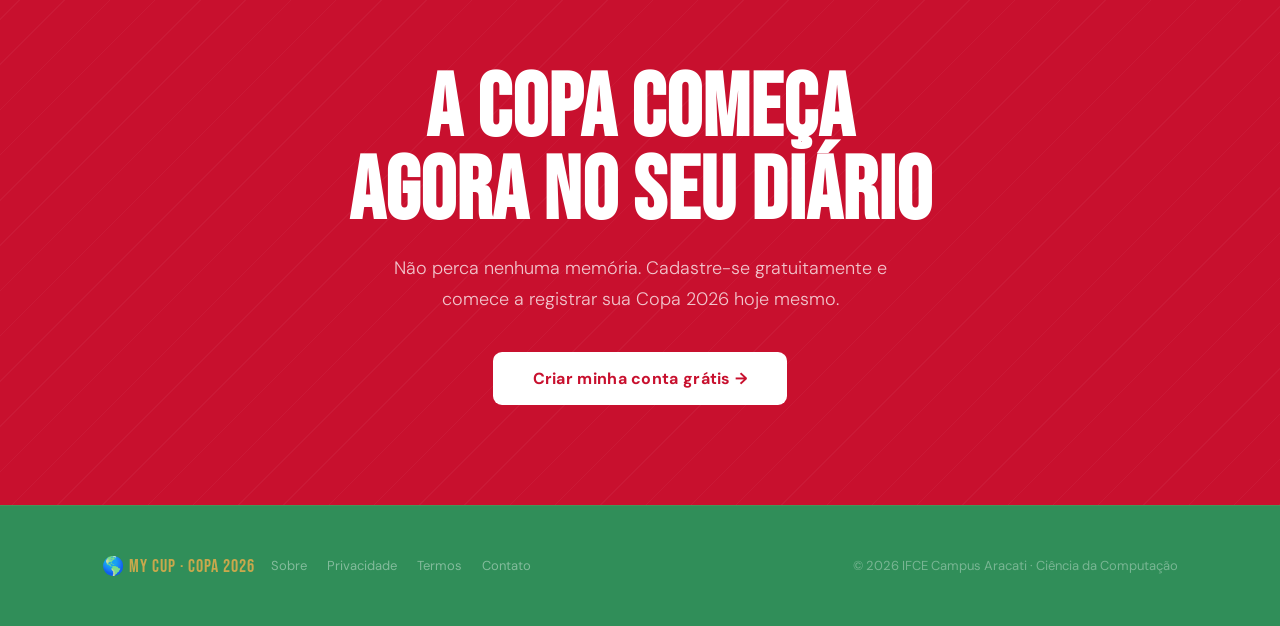
==== commit f33e3a54: "finalizando" ====
--- a/DiarioCopaFront/index.html
+++ b/DiarioCopaFront/index.html
@@ -198,7 +198,7 @@
       <div class="persona-card">
         <div class="persona-avatar p1">AC</div>
         <div class="persona-body">
-          <div class="persona-name">Ana Silva</div>
+          <div class="persona-name">Patixa Teló</div>
           <div class="persona-meta">22 anos · Estudante universitária · Muito ativa em redes sociais</div>
           <div class="persona-row">
             <span class="persona-row-lbl">Objetivo</span>
@@ -213,7 +213,7 @@
       <div class="persona-card">
         <div class="persona-avatar p2">JP</div>
         <div class="persona-body">
-          <div class="persona-name">João Pereira</div>
+          <div class="persona-name">Lionel Messi</div>
           <div class="persona-meta">30 anos · Assistente administrativo · Usuário intermediário de tecnologia</div>
           <div class="persona-row">
             <span class="persona-row-lbl">Objetivo</span>
--- a/DiarioCopaFront/css/landing.css
+++ b/DiarioCopaFront/css/landing.css
@@ -321,4 +321,21 @@
   .features-grid { grid-template-columns: 1fr; }
   .personas-grid { grid-template-columns: 1fr; }
   .steps { grid-template-columns: 1fr 1fr; }
+
+  .persona-card {
+    flex-direction: column;
+    align-items: center;
+    text-align: center;
+    padding: 28px 20px;
+  }
+  .persona-name,
+  .persona-meta { text-align: center; }
+  .persona-row {
+    flex-direction: column;
+    align-items: center;
+    gap: 2px;
+    text-align: center;
+  }
+  .persona-row-lbl { min-width: unset; padding-top: 0; }
+  .persona-row-val { text-align: center; }
 }
